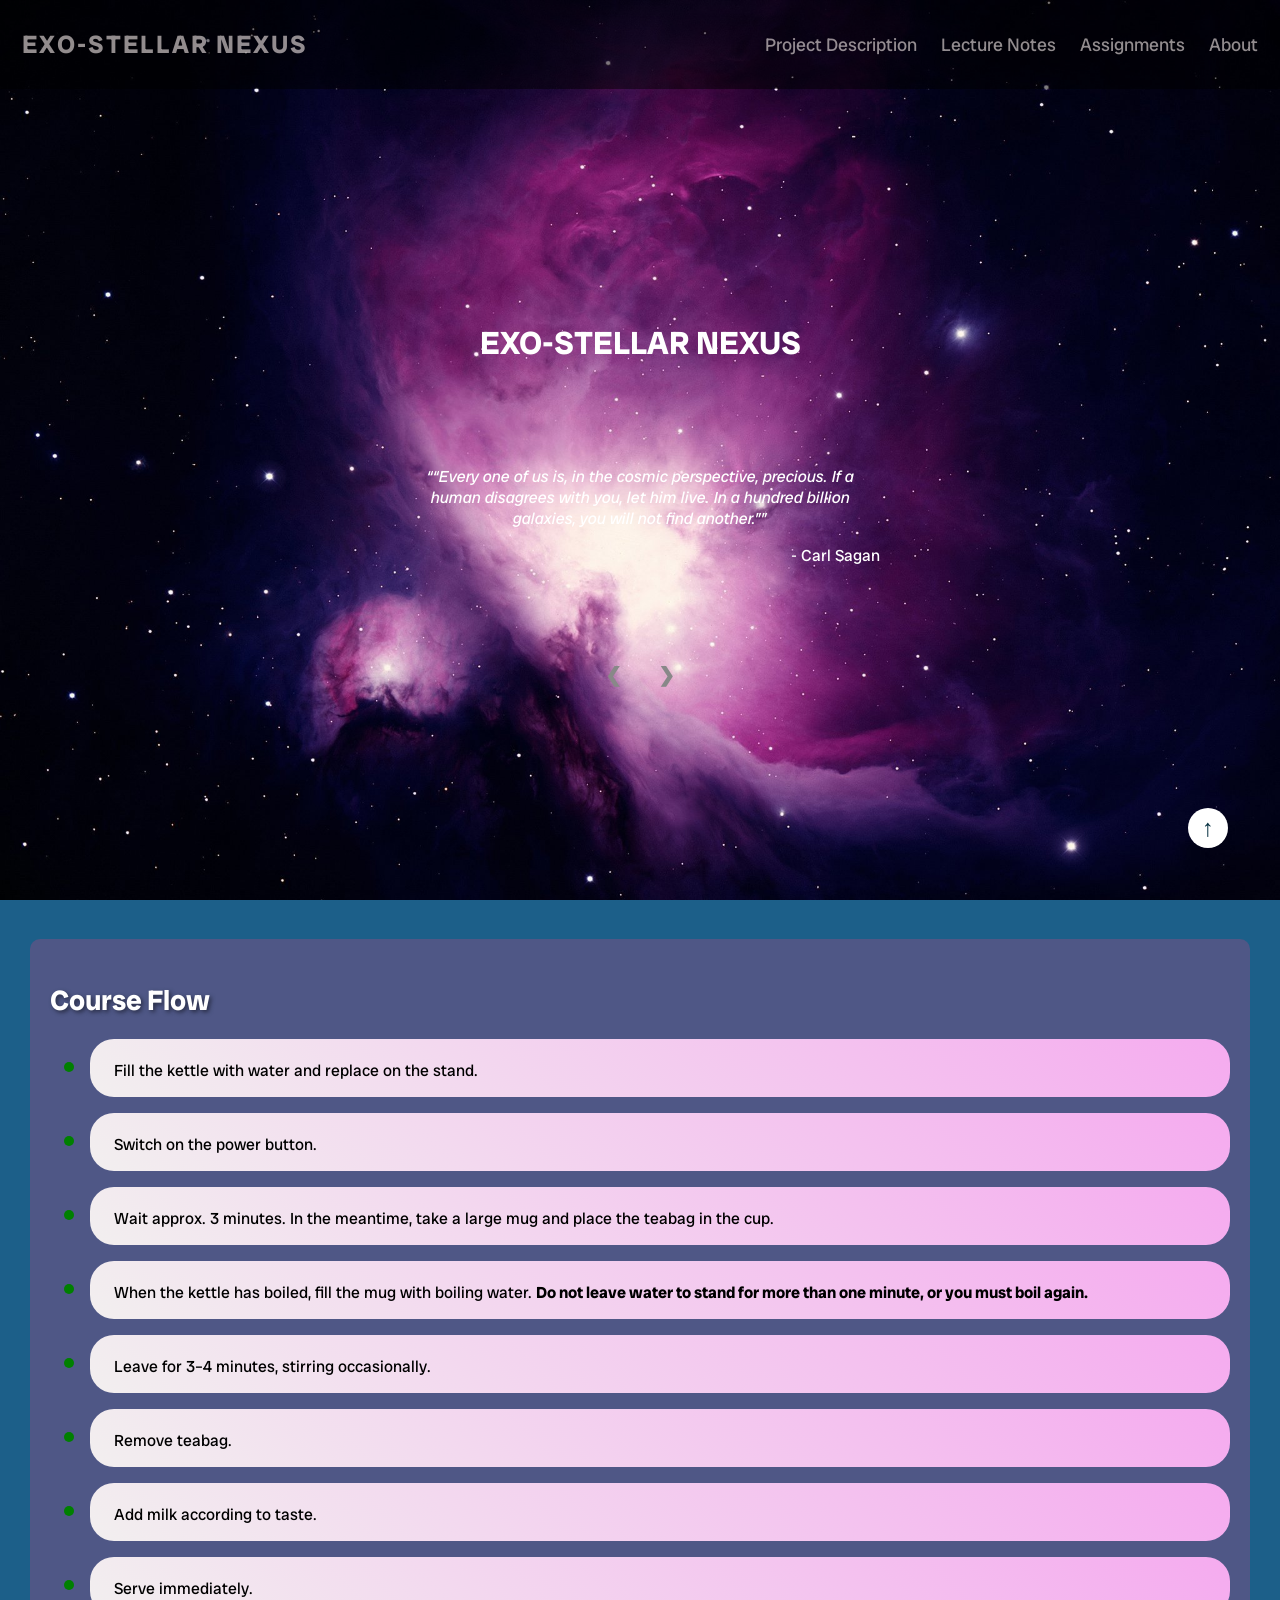
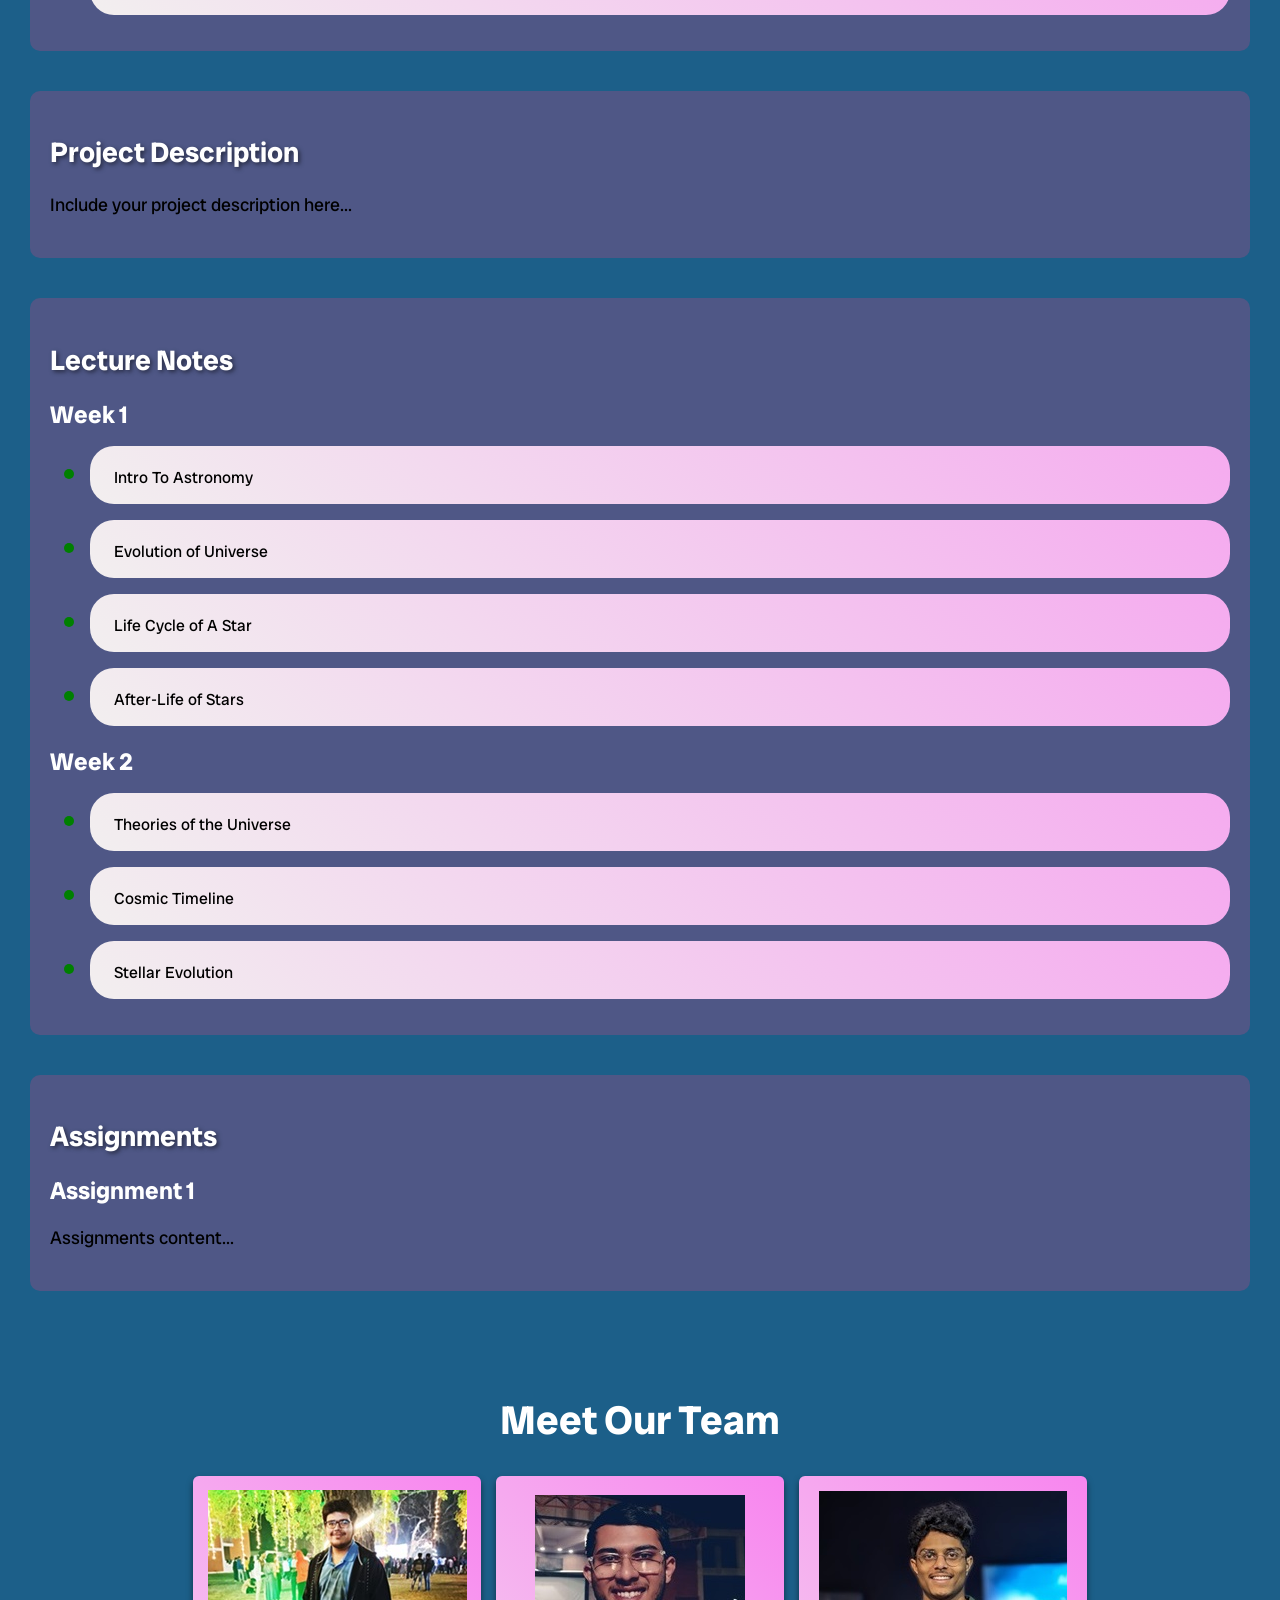
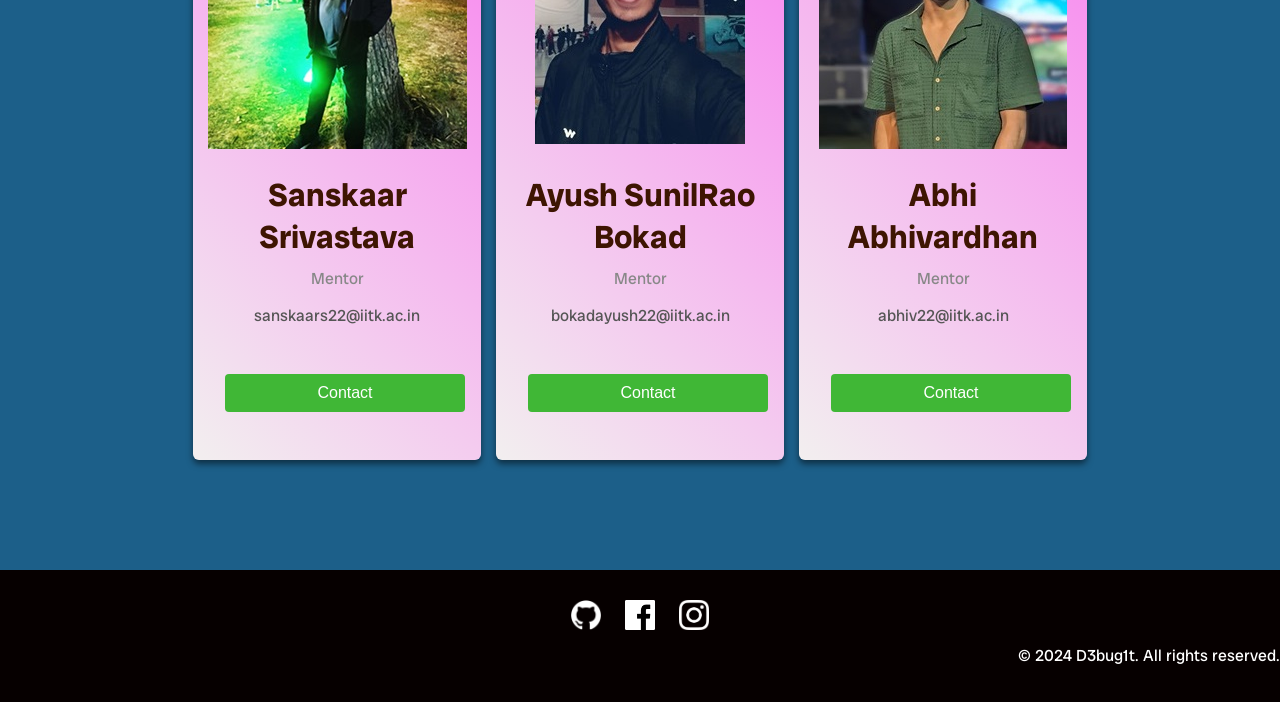
==== index.html @ 71cb23a8 "Quote-Slide Show improved background GUI and added a hero image for better experience" ====
<!DOCTYPE html>
<html lang="en">
<head>
    <meta charset="UTF-8">
    
    <meta name="viewport" content="width=device-width, initial-scale=1.0">
    <title>Exo-Stellar Nexus</title>
    <link rel="icon" href="images/Astro-Club-logo.jpeg" type="images/ico">
    <link rel="stylesheet" href="styles.css">
    <script src="main.js"></script>

    
</head>
<body>
    <!-- <header>
        <h1 class="logo">Exo-Stellar Nexus</h1>
        <nav>
            <ul>
                <li><a href="#project-description">Project Description</a></li> 
                <li><a href="#lecture-notes">Lecture Notes</a></li>
                <li><a href="#assignments">Assignments</a></li>
                <li><a href="#about">About</a></li>
            </ul>
        </nav>
    </header> -->
    <div class="header">
        
        <a href="#default" class="logo">Exo-Stellar Nexus</a>
        <div class="header-right">
            <nav>
                <ul>
                        <a href="#project-description">Project Description</a>
                        <a href="#lecture-notes">Lecture Notes</a>
                        <a href="#assignments">Assignments</a>
                        <a href="#team">About</a>

                </ul>
            </nav>
          

        </div>
    </div>
    <!-- Slideshow container -->
    
        <div class="hero-image">
            <div class="hero-text">
              <h1>EXO-STELLAR NEXUS</h1>
              <div class="slideshow-container">

                <!-- Full-width slides/quotes -->
                <div class="mySlides">
                  <q>“Every one of us is, in the cosmic perspective, precious. If a human disagrees with you, let him live. In a hundred billion galaxies, you will not find another.”</q>
                  <p class="author">- Carl Sagan</p>
                </div>
              
                <div class="mySlides">
                  <q>“We live on this speck called Earth - think about what you might do, today or tomorrow - and make the most of it.”</q>
                  <p class="author">- Neil DeGrasse Tyson</p>
                </div>
              
                <div class="mySlides">
                  <q>We have this one life to appreciate the grand design of the universe and for that, I am extremely grateful.</q>
                  <p class="author">- Stephen Hawking</p>
                </div>
              
                <!-- Next/prev buttons -->
                <a class="prev" onclick="plusSlides(-1)">&#10094;</a>
                <a class="next" onclick="plusSlides(1)">&#10095;</a>
              </div>
            </div>
          </div>
          <main>
        <section id="course-flow" class="slide">
            <h2>Course Flow</h2>
            <ul>
                <li>Fill the kettle with water and replace on the stand.</li>
                <li>Switch on the power button.</li>
                <li>Wait approx. 3 minutes. In the meantime, take a large mug and place the teabag in the cup.</li>
                <li>When the kettle has boiled, fill the mug with boiling water. <strong>Do not leave water to stand for more than one minute, or you must boil again.</strong></li>
                <li>Leave for 3–4 minutes, stirring occasionally.</li>
                <li>Remove teabag.</li>
                <li>Add milk according to taste.</li>
                <li>Serve immediately.</li>
            </ul>
        </section>
        <section id="project-description" class="slide">
            <h2>Project Description</h2>
            <p>Include your project description here...</p>
        </section>
        <section id="lecture-notes" class="slide">
            <h2>Lecture Notes</h2>
            <h3>Week 1</h3>
            <ul>
                <li><a href="https://docs.google.com/presentation/d/1GR-kUBSlT9aBzfCw31JR3m4BCjQ3bvxd/edit?usp=sharing&ouid=118201485570514880014&rtpof=true&sd=true" style="text-decoration:none">Intro To Astronomy</a></li>
                <li><a href="https://docs.google.com/presentation/d/1U-Xydfls8_T9BemiFmu3xh5vyWQgwdOf/edit?usp=sharing&ouid=118201485570514880014&rtpof=true&sd=true" style="text-decoration:none">Evolution of Universe</a></li>
                <li><a href="https://docs.google.com/presentation/d/1xueS7pD-NXWJpZWWWCmBnQZlP_5j0-t8/edit?usp=sharing&ouid=118201485570514880014&rtpof=true&sd=true" style="text-decoration:none">Life Cycle of A Star</a></li>
                <li><a href="https://docs.google.com/presentation/d/1ie3tx6AmHmZ0-ynaxaMmzh9rquMTu7hH/edit?usp=sharing&ouid=118201485570514880014&rtpof=true&sd=true" style="text-decoration:none">After-Life of Stars</a></li>
            </ul>
            <h3>Week 2</h3>
            <ul>
                <li><a href="https://www.earth.com/earthpedia-articles/what-are-the-theories-of-the-universe/" style="text-decoration:none">Theories of the Universe</a></li>
                <li><a href="https://www.snexplores.org/article/what-happened-since-big-bang-physics-universe-cosmic-timeline" style="text-decoration:none">Cosmic Timeline</a></li>
                <li><a href="https://en.wikipedia.org/wiki/Stellar_evolution" style="text-decoration:none">Stellar Evolution</a></li>
            </ul>
            <!-- Add comments here -->
            <div class="comments">
                
            </div>
        </section>
        <section id="assignments" class="slide">
            <h2>Assignments</h2>
            <h3>Assignment 1</h3>
            <p>Assignments content...</p>
            <!-- Add comments here -->
            <div class="comments">
                
            </div>
        </section>
        <!-- Add more sections for other slides as needed -->
        <!-- About Section -->
        <!-- -->
        <section id="team" class="team">
            <h1>Meet Our Team</h1>
            <div class="team-cards">
               
                <!-- Cards here -->
                <!-- Card 1 -->
               
                <div class="card">
                    <div class="card-img">
                        <img src=
    "images/Sanskaar.jpg" alt="User 1">
                    </div>
                    <div class="card-info">
                        <h2 class="card-name">Sanskaar Srivastava</h2>
                        <p class="card-role">Mentor</p>
                        <p class="card-email">sanskaars22@iitk.ac.in</p>
                        <p><button class="button">Contact</button></p>
                    </div>
                </div>
     
                <!-- Card 2 -->
               
                <div class="card">
                    <div class="card-img">
                        <img src=
    "images/Ayush.jpg" alt="User 2">
                    </div>
                    <div class="card-info">
                        <h2 class="card-name">Ayush SunilRao Bokad</h2>
                        <p class="card-role">Mentor</p>
                        <p class="card-email">bokadayush22@iitk.ac.in</p>
                        <p><button class="button">Contact</button></p>
                    </div>
                </div>
               
                <!-- Card 3 -->
               
                <div class="card">
                    <div class="card-img">
                        <img src=
    "images/Abhivardhan.jpg" alt="User 3">
                    </div>
                    <div class="card-info">
                        <h2 class="card-name">Abhi<br> Abhivardhan</h2>
                        <p class="card-role">Mentor</p>
                        <p class="card-email">abhiv22@iitk.ac.in</p>
                        <p><button class="button">Contact</button></p>
                    </div>
                </div>
            </div>
        </section>
    </main>
    <footer>
        <div class="social-links">
            <a href="https://github.com/D3bug1t/Exo_Site"><img src="images/github-logo.png" alt="GitHub"></a>
            <a href="https://www.facebook.com/AstroClubIITK/"><img src="images/facebook-logo.png" alt="Facebook"></a>
            <a href="https://www.instagram.com/astroclub.iitk/"><img src="images/instagram-logo.png" alt="Instagram"></a>
        </div>
        <p>&copy; 2024 D3bug1t. All rights reserved.</p>
    </footer>

    <!-- Scroll to top button -->
    <button class="scroll-to-top" onclick="scrollToTop()">
        &#8593;
    </button>
    <script>
        let slideIndex = 1;
        showSlides(1);
        // Next/previous controls
        function plusSlides(n) {
          showSlides(slideIndex += n);
        }
        
        // Thumbnail image controls
        function currentSlide(n) {
          showSlides(slideIndex = n);
        }
        
        
        function showSlides(n) {
            let i;
            let slides = document.getElementsByClassName("mySlides");
            let dots = document.getElementsByClassName("dot");
            if (n > slides.length) {slideIndex = 1}    
            if (n < 1) {slideIndex = slides.length}
            for (i = 0; i < slides.length; i++) {
              slides[i].style.display = "none";  
            }
            for (i = 0; i < dots.length; i++) {
              dots[i].className = dots[i].className.replace(" active", "");
            }
            slides[slideIndex-1].style.display = "block";  
            dots[slideIndex-1].className += " active";
          }
    </script>
    
</body>
</html>
---- styles.css ----
@import url('https://fonts.googleapis.com/css2?family=Radio+Canada+Big:ital,wght@0,400..700;1,400..700&family=Rokkitt:ital,wght@0,100..900;1,100..900&family=Teko:wght@300..700&display=swap');
@import url('https://fonts.googleapis.com/css2?family=Poetsen+One&family=Radio+Canada+Big:ital,wght@0,400..700;1,400..700&family=Rokkitt:ital,wght@0,100..900;1,100..900&family=Teko:wght@300..700&display=swap');
/* styles.css */
/* Fade-in effect */
body {
    animation: fadeInAnimation ease 1s;
    animation-iteration-count: 1;
    animation-fill-mode: forwards;
}
@keyframes fadeInAnimation {
    0% {
        opacity: 0;
    }
    100% {
        opacity: 1;
    }
}
/* Hero-image */
/* The hero image */
.hero-image {
    /* Use "linear-gradient" to add a darken background effect to the image (photographer.jpg). This will make the text easier to read */
    /* background-image: linear-gradient(180deg,rgba(0, 0, 0, 0.5), rgba(0, 0, 0, 0)), url("images/orion-nebula-11107.jpg"); */
  
    /* Set a specific height */
    height: 90vh;
    width: auto;
  
    /* Position and center the image to scale nicely on all screens */
    background-position: center;
    /* background-repeat: repeat; */
    background-size: cover;
    position: relative;
  }
  
  /* Place text in the middle of the image */
  .hero-text {
    text-align: center;
    position: absolute;
    top: 50%;
    left: 50%;
    transform: translate(-50%, -50%);
    color: white;
  }
  /* Slideshow container */
.slideshow-container {
    position: relative;
    /* background: #f1f1f1f1; */
  }
  
  /* Slides */
  .mySlides {
    display: none;
    padding: 80px;
    text-align: center;
  }
  
  /* Next & previous buttons */
  .prev,.next {
    cursor: pointer;
    position: relative;
    top: 50%;
    width: auto;
    margin-top: -30px;
    padding: 16px;
    color: #888;
    font-weight: bold;
    font-size: 20px;
    border-radius: 3px 3px 3px 3px;
    user-select: none;
  }
  q {font-style: italic;}
  p {text-align: right;}
  .next{
    /* text-align:right; */
    position: relative;
    right: 0;
    border-radius: 3px 3px 3px 3px;
  }
  
  /* Position the "next button" to the right */
 /* On hover, add a black background color with a little bit see-through */
.prev:hover, .next:hover {
  background-color: rgba(0,0,0,0.8);
  color: white;
}
/* Social Links */
.social-links {
    margin-top: 10px;
}

.social-links a {
    margin: 0 10px;
}

.social-links img {
    width: 30px;
    height: auto;
    filter: invert(1); /* Invert color of social media icons */
}
.social-links img:hover{
    color:white;
    /* filter: invert(0) */
}
/* Course-flow */
* {
	box-sizing: border-box;
}

course-flow {
    animation: fadeInAnimation ease 3s;
    animation-iteration-count: 1;
    animation-fill-mode: forwards;
	font-family: 'Roboto Slab', serif;
	font-size: 1.2rem;
	margin: 0;
	padding: 1rem;
	display: grid;
	place-items: center;
	min-height: 10vh;
}

ol {
	padding: 0;
	margin: 0;
	max-width: 700px;
	position: relative;
}

ol::before {
	content: '';
	width: 0.5rem;
	height: 100%;
	position: absolute;
	top: 0;
	left: 8%;
	background: white;
	z-index: -1;
}

li {
    animation: fadeInAnimation ease 5s;
    animation-iteration-count: 1;
    animation-fill-mode: forwards;
	padding: 0.5rem 1.5rem 1rem;
	border-radius: 1.5rem;
	background:linear-gradient(45deg, rgb(242, 239, 239), rgb(245, 171, 239));;
    color:black;
    transition: transform 0.2s, box-shadow 0.2s;
}
li:hover{
    transform: translateY(-5px);
    box-shadow: 0 8px 12px rgba(247, 241, 241, 0.5);
}

li + li {
	margin-top: 1rem;
}

::marker {
	font-weight: 600;
	color: green;
	font-size: 1.8rem;
}
/* Social Links */
/* Mentor Section */
footer p {
    margin-top: 10px; /* Add margin to separate from social links */
}
body {
    font-family: 'Radio Canada Big', Poetsen One;/*Updated font family  */
    background-image: url('images/orion-nebula-11107.jpg');
    background-color: rgb(28, 95, 137);
    background-size:cover ;
    background-position: absolute;
    background-attachment: fixed;
    color: red; /* Text color changed to white */
    margin: 0;
    padding: 0;
    height:100%;
}

main {
    padding: 30px;
    margin-top: 10px; /* Adjusted to accommodate header height */
    margin-bottom: 50px; /* Adjusted to accommodate footer height */
}

.slide {
    background-color: rgba(130, 80, 131, 0.5); /* Superficial black background */
    padding: 20px; /* Add padding to create separation */
    border-radius: 10px; /* Add rounded corners */
    margin-bottom: 40px; /* Add margin to separate slides */
    transition: transform 0.2s, box-shadow 0.2s;
    position: relative; /* Position relative for absolute positioning */
}
.slide:hover{
    transform: translateY(-5px);
    box-shadow: 0 8px 12px rgba(247, 241, 241, 0.5);
}

.slide h2 {
    font-size: 28px;
    font-weight: bold;
    margin-bottom: 20px; /* Add margin to separate headings from content */
    color: white; /* Heading color */
    text-shadow: 2px 2px 4px rgba(0, 0, 0, 0.5); /* Text shadow for emphasis */
}

.slide h3 {
    font-size: 24px; /* Adjust subheading font size */
    margin-top: 20px; /* Add margin to separate subheadings */
    margin-bottom: 10px; /* Add margin to separate subheadings */
    color: #fff; /* Subheading color */
}

.slide p {
    font-size: 18px;
    line-height: 1.6;
    color: black; /* Paragraph text color */
}

/* Header Styles */
/* Style the header with a grey background and some padding */
.header {
    overflow: hidden;
    background-color:rgba(0, 0, 0, 0.5);
    padding: 20px 10px;
    transition: transform 0.2s, box-shadow 0.2s;
    /* background-image: url(images/335-outer-space.jpg); */

  }
  
  /* Style the header links */
  .header a {
    float: left;
    color: rgba(226, 217, 217, 0.647);
    text-align: center;
    padding: 12px;
    text-decoration: none;
    font-size: 18px;
    line-height: 25px;
    border-radius: 4px;
  }
  
  /* Style the logo link (notice that we set the same value of line-height and font-size to prevent the header to increase when the font gets bigger */
  .header a.logo {
    font-size: 25px;
    font-weight: bold;
  }
  
  /* Change the background color on mouse-over */
  .header a:hover {
    background:linear-gradient(45deg, rgb(84, 79, 79), rgb(248, 133, 239));
    transition: 10ms;
    color:rgb(246, 243, 242);
  }
  
  /* Style the active/current link*/
  .header a.active {
    background-color: dodgerblue;
    color: white;
  }
  
  /* Float the link section to the right */
  .header-right {
    float: right;
  }
  
  /* Add media queries for responsiveness - when the screen is 500px wide or less, stack the links on top of each other */
  @media screen and (max-width: 700px) {
    .header a {
      float: none;
      display: block;
      text-align: left;
    }
    .header-right {
      float: none;
    }
  }
/* Logo Styles */
.logo {
    /* font-family: 'Montserrat', sans-serif; Font family for logo */
    font-size: 32px;
    font-weight: bold;
    color: #fff; /* Text color */
    text-transform: uppercase;
    letter-spacing: 2px; /* Increased letter spacing */
}

/* Navigation Styles */
nav {
    margin-top: 0px; /* Adjust margin from logo */
}

nav ul {
    list-style-type: none;
    margin: 0px;
    padding: 0;
}

nav ul li {
    display: inline;
    margin-right: 20px;
}

nav ul li a {
    /*font-family: 'Montserrat', sans-serif; /* Font family for links */
    color: black; /* Text color */
    text-decoration: none;
    transition: color 0.3s;
}

nav ul li a:hover {
    
    color: green; /* Hover color */
}
ul li a{
    /*font-family: 'Montserrat', sans-serif; /* Font family for links */
    color: black; /* Text color */
    text-decoration: none;
    transition: color 0.3s;
}
ul li a:hover{
    color: rgb(179, 26, 34);
   /* transform: translateY(-5px); */
   /* box-shadow: 0 8px 12px rgba(0, 0, 0, 0.5); */


}

footer {
    background-color:rgb(6, 0, 0);
    color: #fff;
    text-align: center;
    padding: 20px 0;
    position: relative;
    bottom: 0;
    width: 100%;
}
html { font-size:"10vw";
        height:100% }

/* Scroll to top button */
.scroll-to-top {
    position: fixed;
    bottom: 20px;
    right: 20px;
    width: 40px;
    height: 40px;
    background-color: white;
    color: rgb(5, 48, 64);
    border: none;
    border-radius: 50%;
    font-size: 24px;
    line-height: 20px;
    text-align: match-parent;
    cursor: pointer;
    z-index: 1001; /* Ensure button is above other content */
    transition:0.2s;
}

.scroll-to-top:hover {
    background-color: rgba(33, 32, 32, 0.756);
    color:white;
}

button {
    border: none;
    outline: 0;
    padding: 10px;
    margin: 2rem;
    font-size: 1rem;
    color: white;
    background-color: #40b736;
    text-align: center;
    cursor: pointer;
    width: 15rem;
    border-radius: 4px;
}
 
button:hover {
    background-color: #1f9405;
}
 
/* Team Section */
 
.team {
    padding: 30px 0;
    text-align: center;
}
 
.team h1 {
    font-size: 2.5rem;
    margin-bottom: 20px;
    color:white
}
.slide p{
    text-align: left;
 }
.team-cards {
    display: flex;
    flex-wrap: wrap;
    justify-content: center;
    gap: 15px;
    margin-top: 20px;
}
 
.card {
    background:linear-gradient(45deg, rgb(242, 239, 239), rgb(248, 133, 239));
    border-radius: 6px;
    box-shadow: 0 4px 6px rgba(0, 0, 0, 0.5);
    overflow: hidden;
    transition: transform 0.2s, box-shadow 0.2s;
    width: 18rem;
    height: auto;
    margin-top: 10px;
}
 
.card:hover {
    transform: translateY(-5px);
    box-shadow: 0 8px 12px rgba(0, 0, 0, 0.5);
}
 
.card-img {
    width: auto;
    height: 18rem;
}
 
.card-img img {
    width: 100%;
    height: 100%;
    object-fit: scale-down;
}
 
.card-info button {
    margin: 2rem 1rem;
}
 
.card-name {
    font-size: 2rem;
    margin: 10px 0;
    color:rgb(62, 21, 2)
}
 
.card-role {
    font-size: 1rem;
    color: #888;
    margin: 5px 0;
    text-align: center;
}
 
.card-email {
    font-size: 1rem;
    color: #555;
    text-align: center;
}
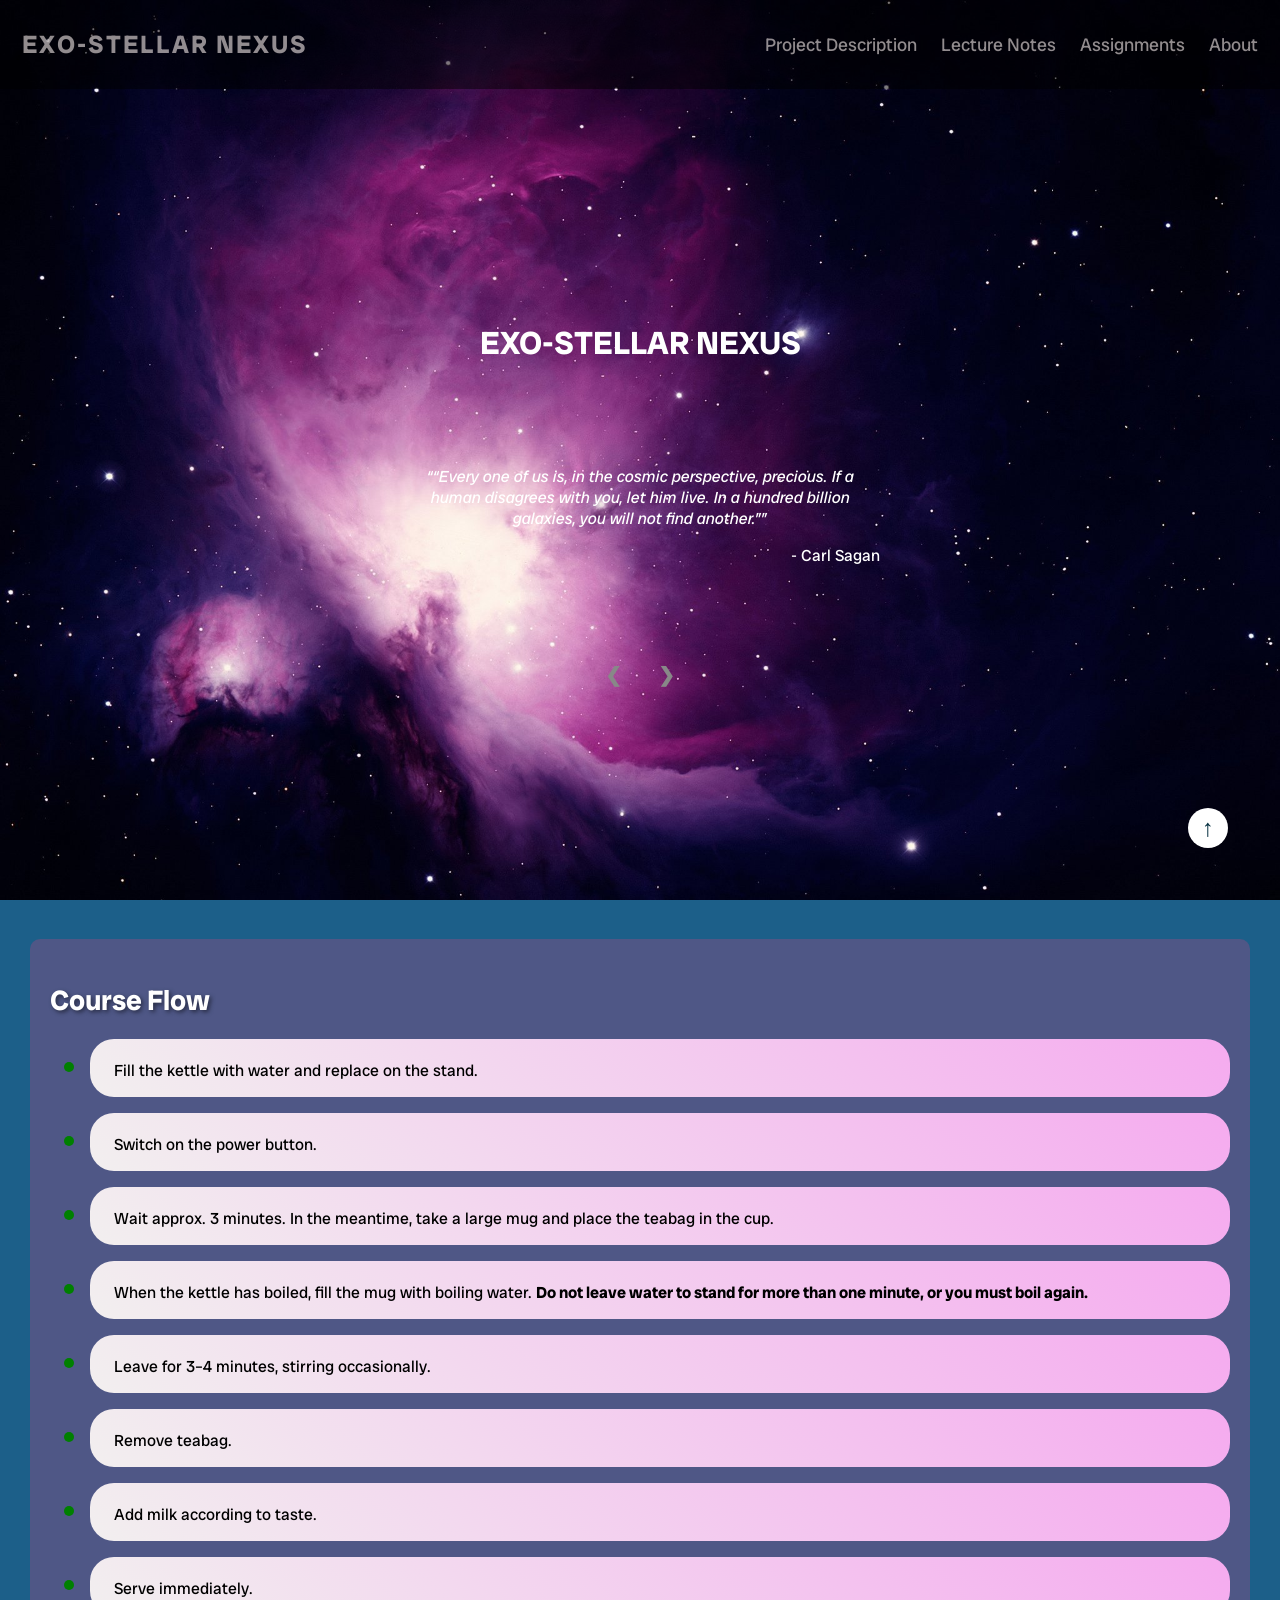
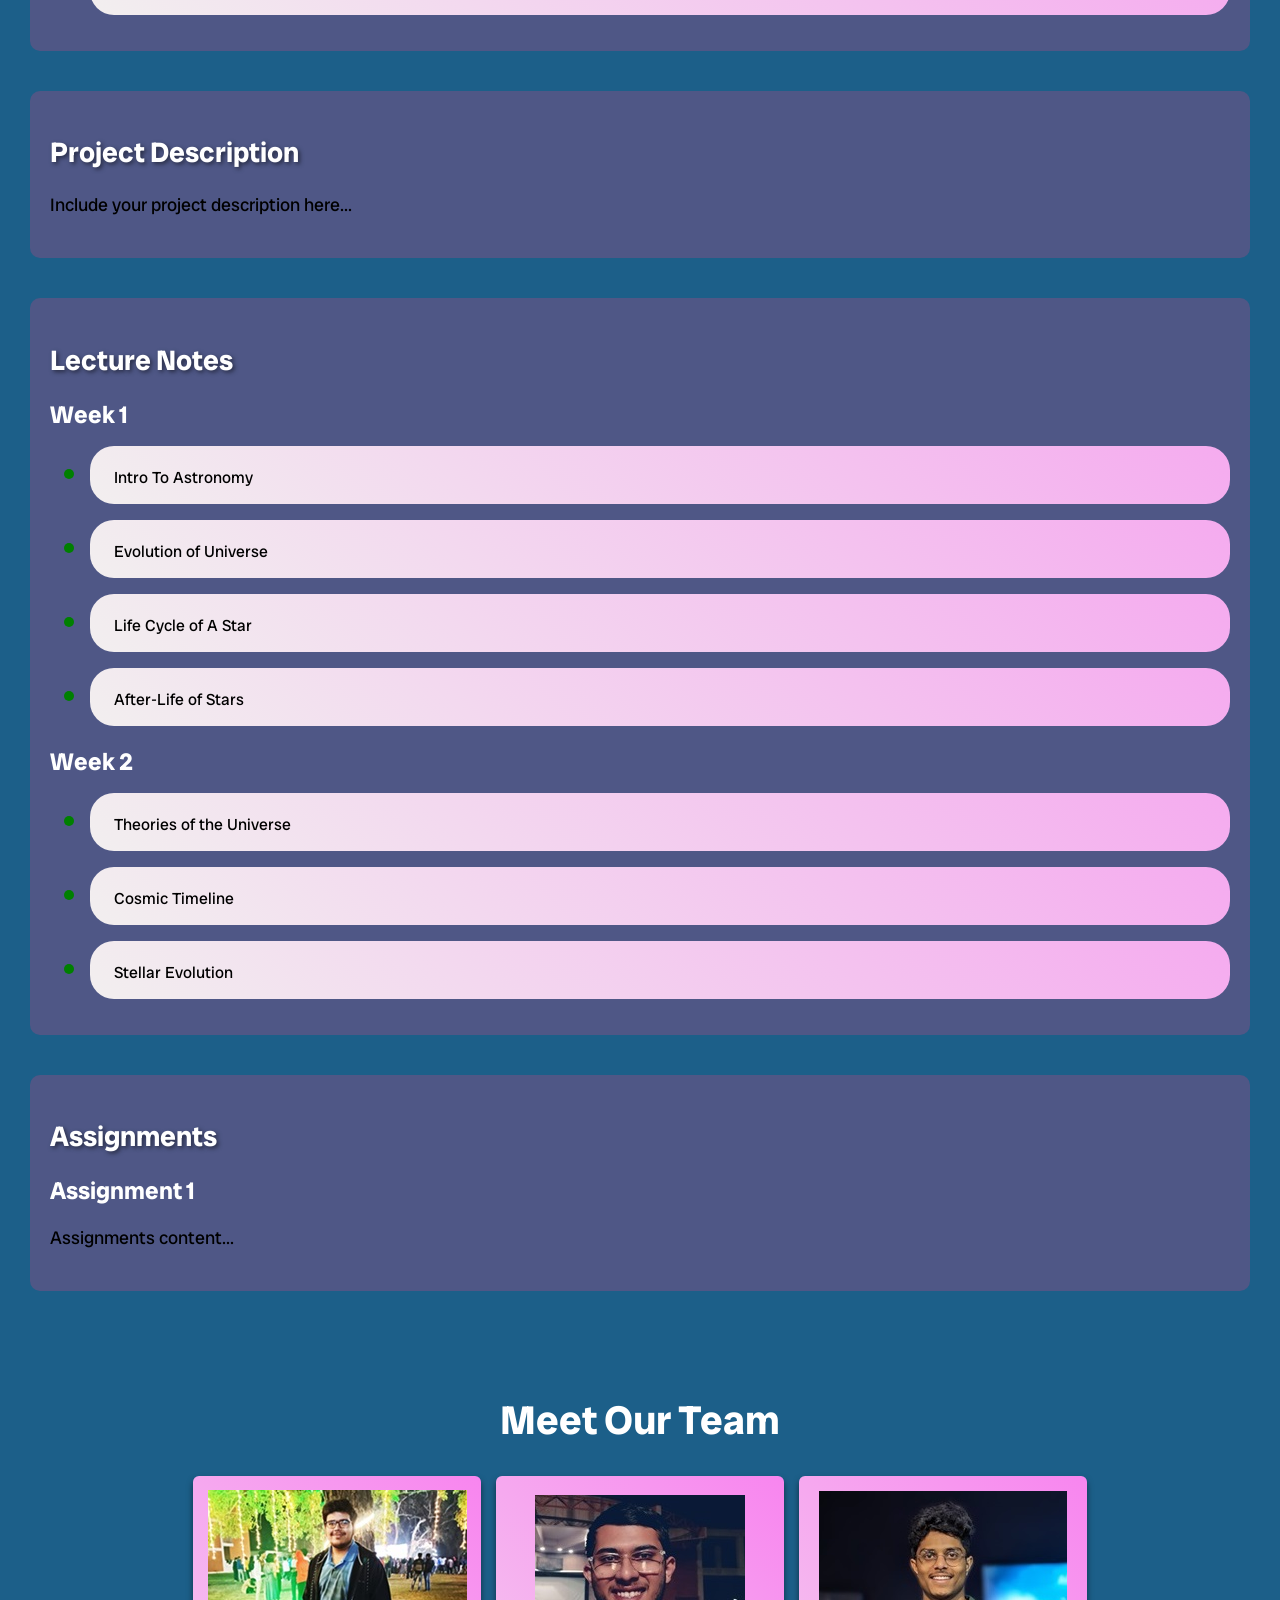
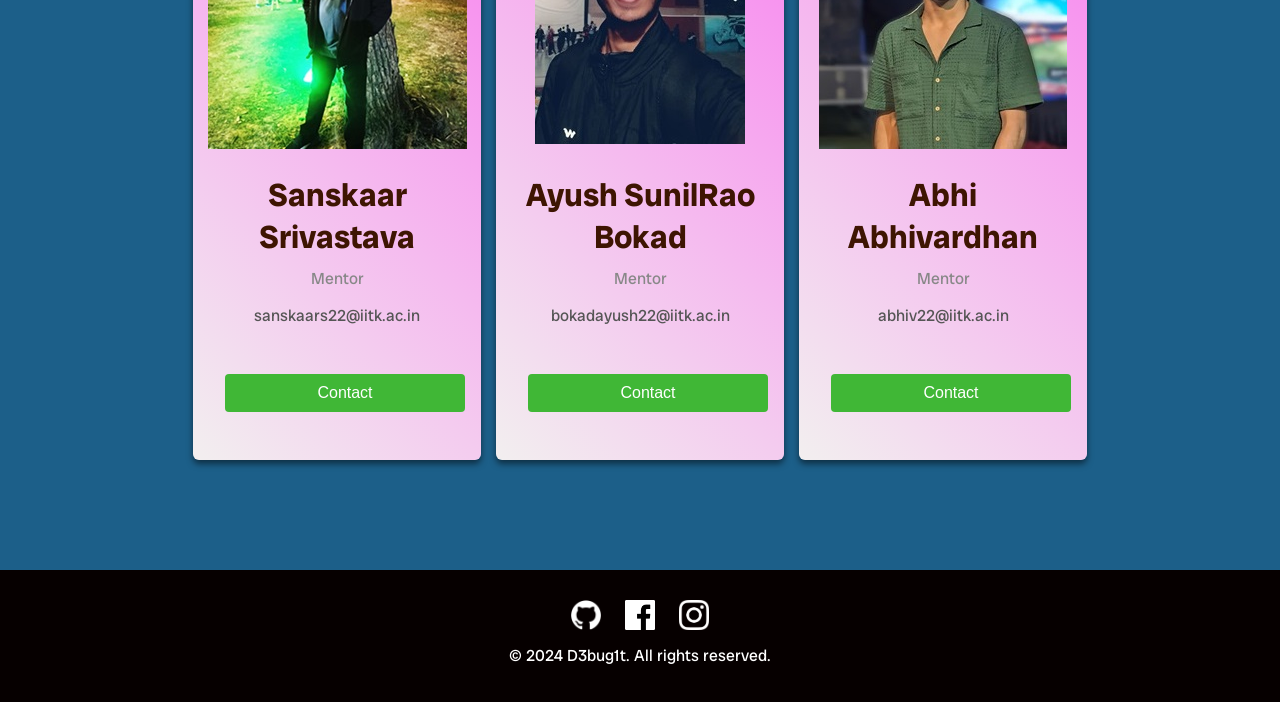
==== commit 2275adb6: "customized for small screens" ====
--- a/index.html
+++ b/index.html
@@ -177,7 +177,7 @@
             <a href="https://www.facebook.com/AstroClubIITK/"><img src="images/facebook-logo.png" alt="Facebook"></a>
             <a href="https://www.instagram.com/astroclub.iitk/"><img src="images/instagram-logo.png" alt="Instagram"></a>
         </div>
-        <p>&copy; 2024 D3bug1t. All rights reserved.</p>
+        <p style="text-align: center;">&copy; 2024 D3bug1t. All rights reserved.</p>
     </footer>
 
     <!-- Scroll to top button -->
--- a/styles.css
+++ b/styles.css
@@ -171,7 +171,7 @@
     background-image: url('images/orion-nebula-11107.jpg');
     background-color: rgb(28, 95, 137);
     background-size:cover ;
-    background-position: absolute;
+    background-position: center;
     background-attachment: fixed;
     color: red; /* Text color changed to white */
     margin: 0;
@@ -275,6 +275,15 @@
     }
     .header-right {
       float: none;
+    }
+    .hero-text p{
+        display:none;
+    }
+    .hero-text q{
+        display:none;
+    }
+    .next,.prev{
+        display: none;
     }
   }
 /* Logo Styles */
@@ -397,6 +406,9 @@
 .slide p{
     text-align: left;
  }
+ .social-links p{
+    text-align: center;
+ }
 .team-cards {
     display: flex;
     flex-wrap: wrap;
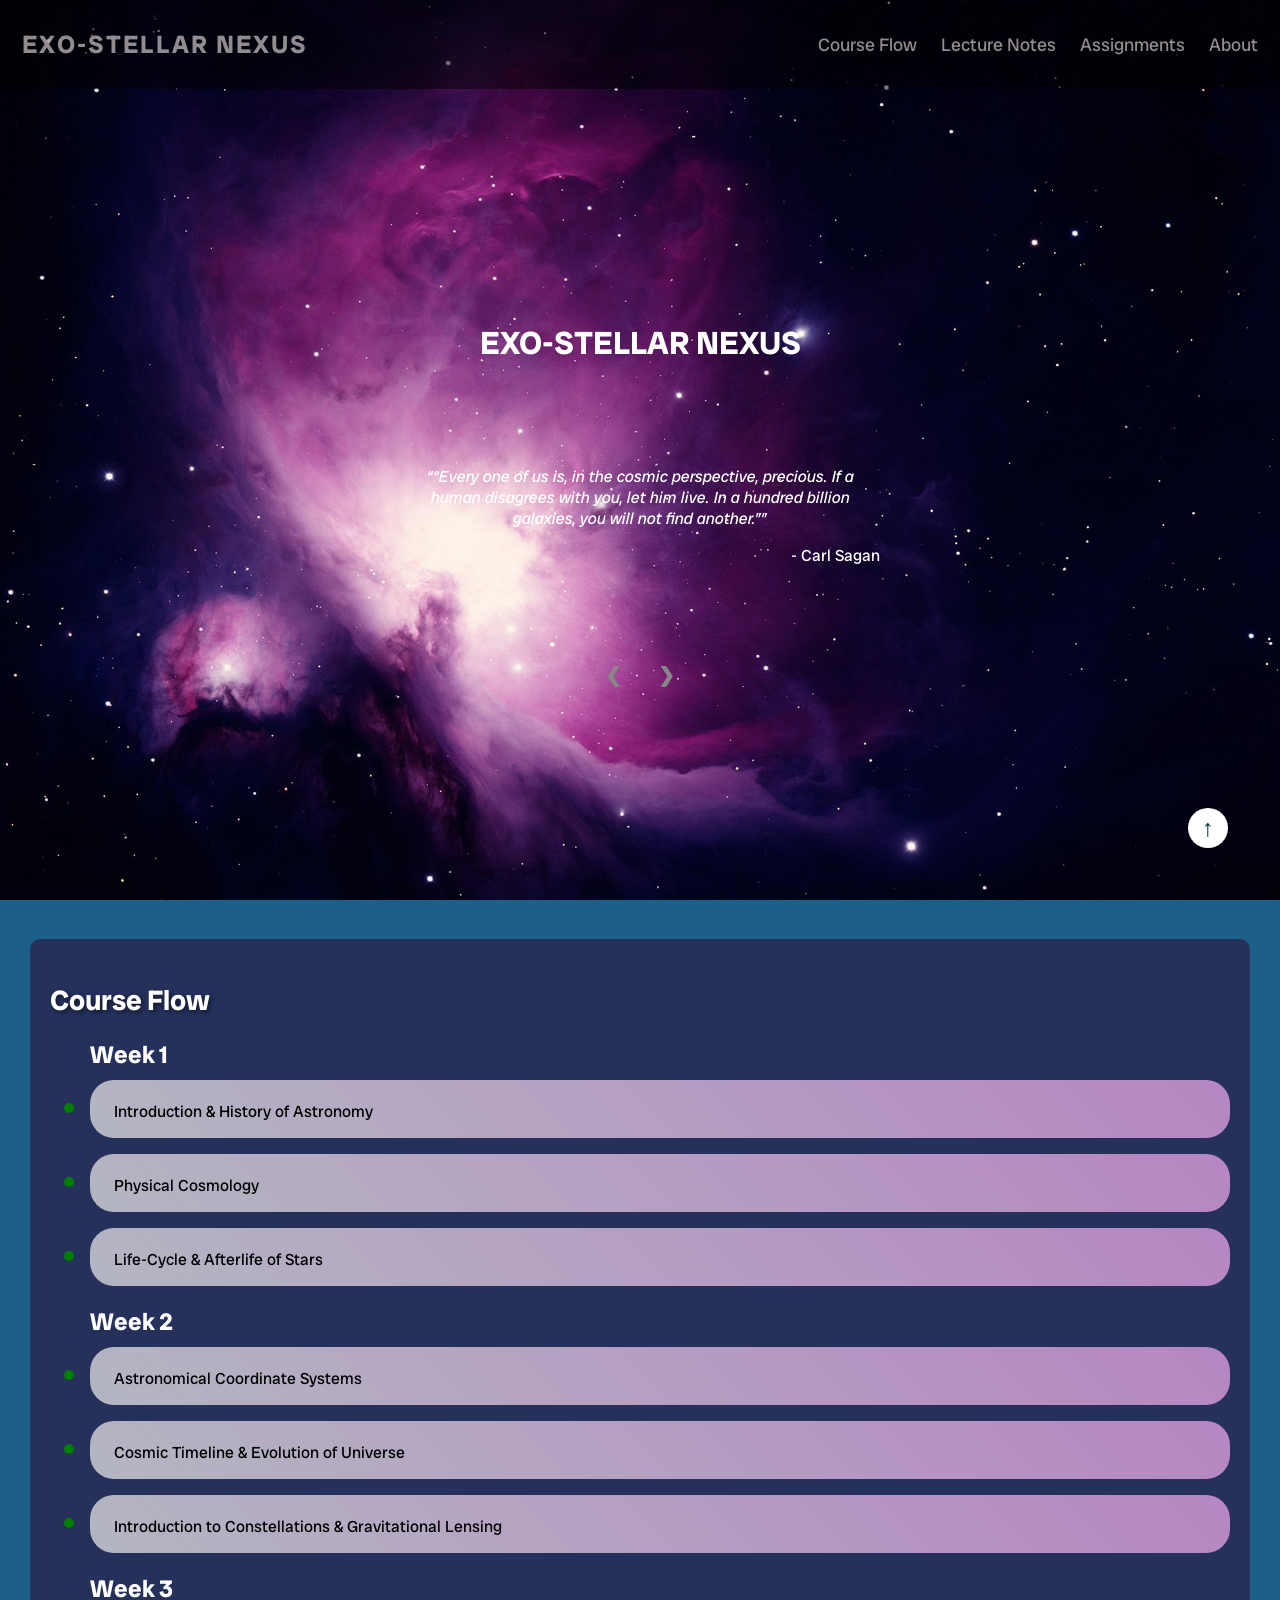
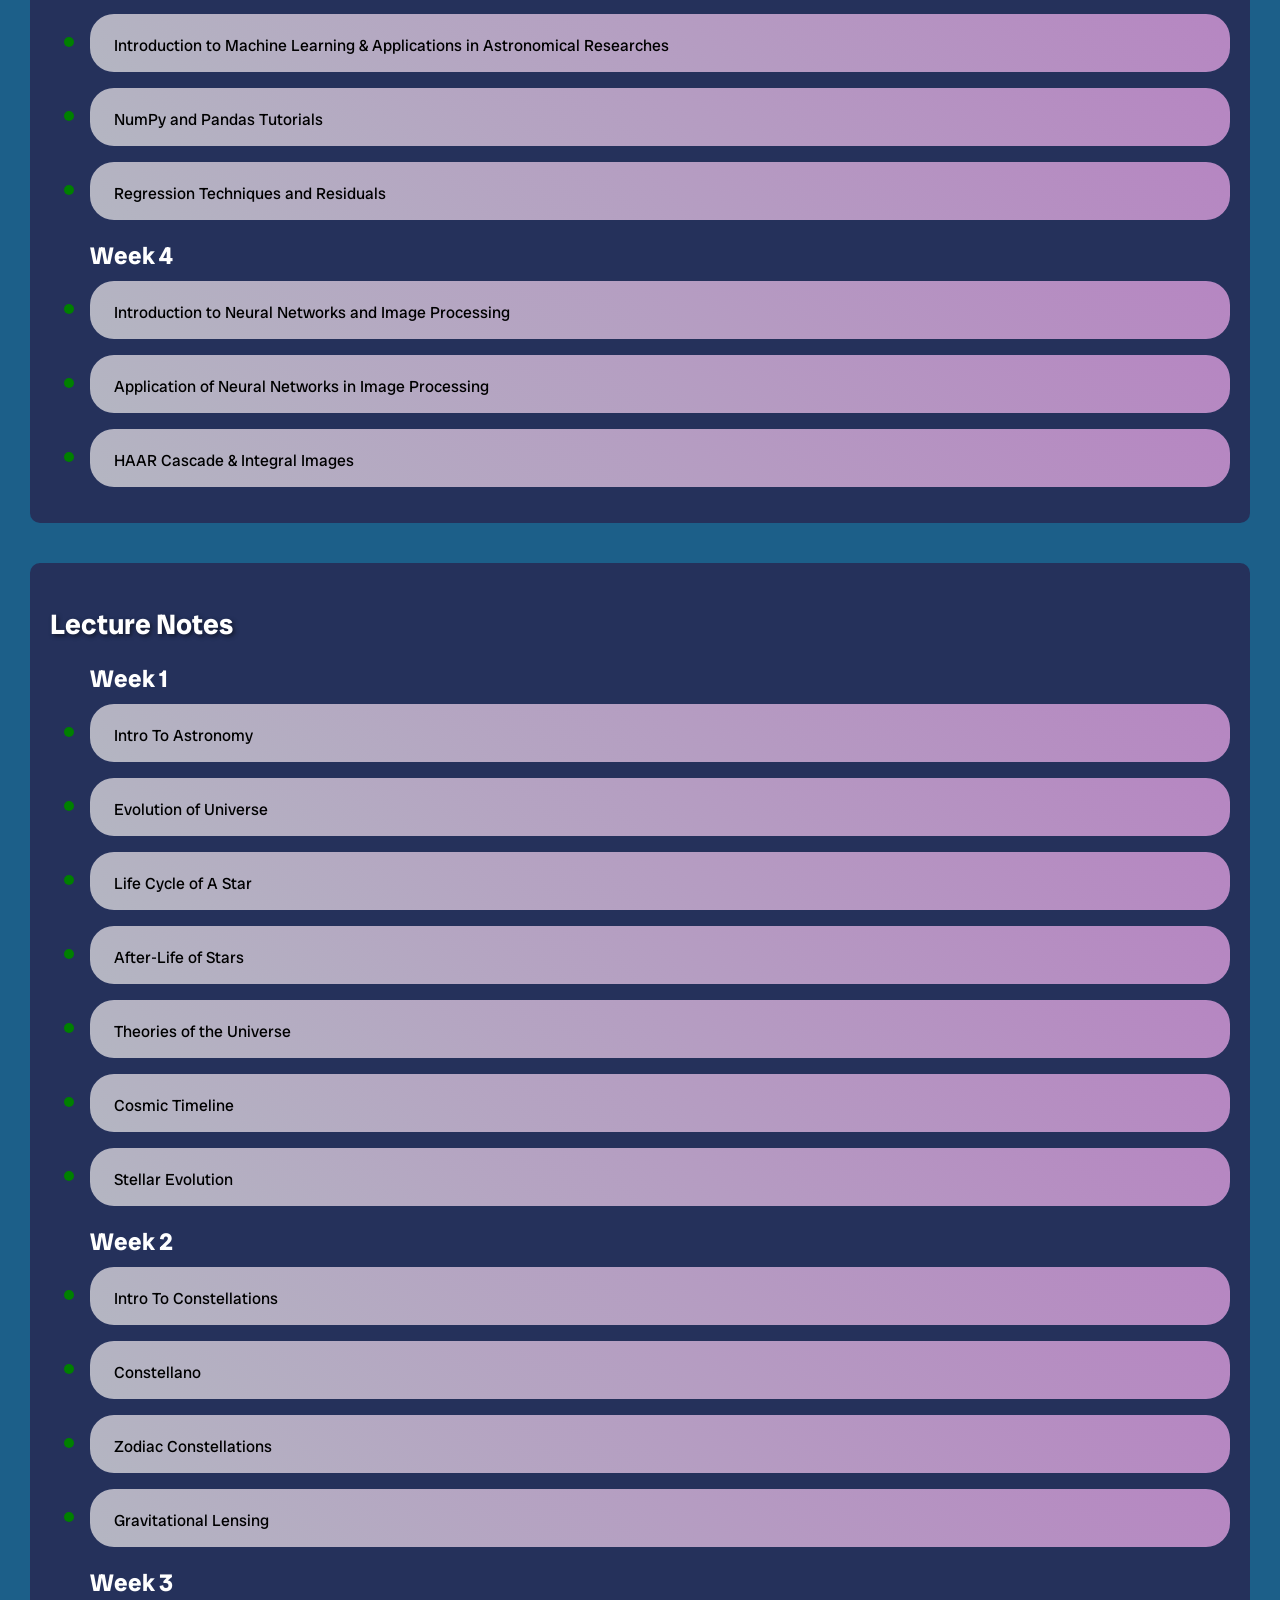
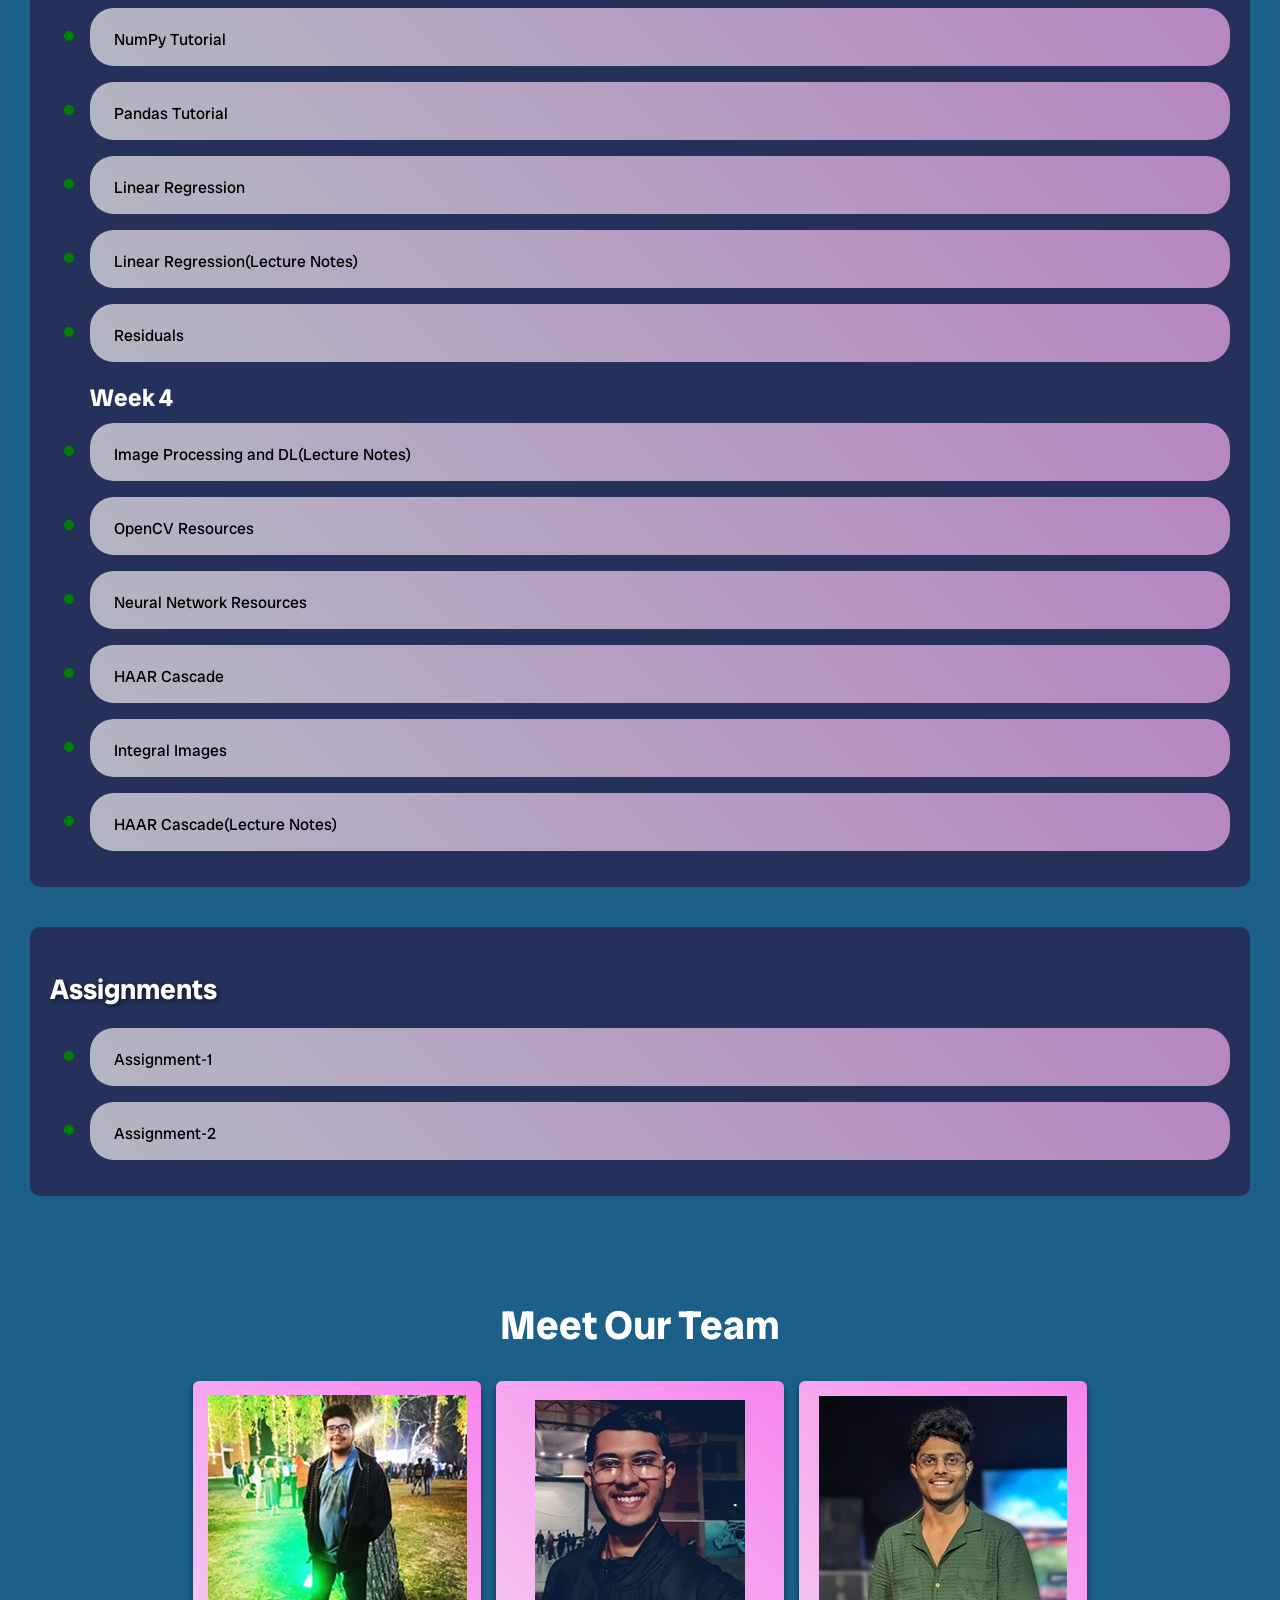
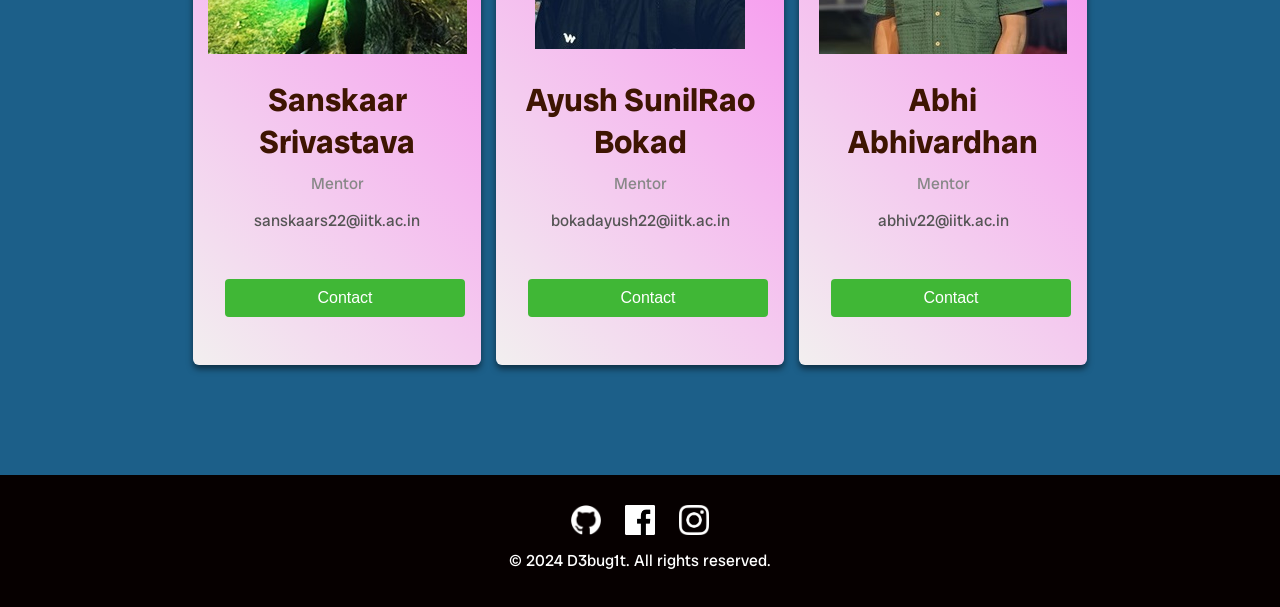
==== commit 4b619ce0: "Improved UI" ====
--- a/index.html
+++ b/index.html
@@ -29,7 +29,7 @@
         <div class="header-right">
             <nav>
                 <ul>
-                        <a href="#project-description">Project Description</a>
+                        <a href="#course-flow">Course Flow</a>
                         <a href="#lecture-notes">Lecture Notes</a>
                         <a href="#assignments">Assignments</a>
                         <a href="#team">About</a>
@@ -73,35 +73,72 @@
         <section id="course-flow" class="slide">
             <h2>Course Flow</h2>
             <ul>
-                <li>Fill the kettle with water and replace on the stand.</li>
-                <li>Switch on the power button.</li>
-                <li>Wait approx. 3 minutes. In the meantime, take a large mug and place the teabag in the cup.</li>
-                <li>When the kettle has boiled, fill the mug with boiling water. <strong>Do not leave water to stand for more than one minute, or you must boil again.</strong></li>
-                <li>Leave for 3–4 minutes, stirring occasionally.</li>
-                <li>Remove teabag.</li>
-                <li>Add milk according to taste.</li>
-                <li>Serve immediately.</li>
-            </ul>
-        </section>
-        <section id="project-description" class="slide">
+                <h3>Week 1</h3>
+                <li>Introduction & History of Astronomy</li>
+                <li>Physical Cosmology</li>
+                <li>Life-Cycle & Afterlife of Stars</li>
+                <h3>Week 2</h3>
+                <li>Astronomical Coordinate Systems</li>
+                <li>Cosmic Timeline & Evolution of Universe</li>
+                <li>Introduction to Constellations & Gravitational Lensing</li>
+                <h3>Week 3</h3>
+                <li>Introduction to Machine Learning & Applications in Astronomical Researches</li>
+                <li>NumPy and Pandas Tutorials</li>
+                <li>Regression Techniques and Residuals</li>
+                <h3>Week 4</h3>
+                <li>Introduction to Neural Networks and Image Processing </li>
+                <li>Application of Neural Networks in Image Processing</li>
+                <li>HAAR Cascade & Integral Images</li>
+            </ul>
+        </section>
+        <!-- <section id="project-description" class="slide">
             <h2>Project Description</h2>
-            <p>Include your project description here...</p>
-        </section>
+            <li>Exo-Stellar Nexus encompasses the mysteries of the cosmos,delicately with the modern machine learning methods,to unveil them. 
+                <br>Through different machine learning and image processing techniques,we aim to study and identify different constellations,as well as discover different planets in the cosmos which,potentially,might be habitable.
+            </li>
+        </section> -->
         <section id="lecture-notes" class="slide">
             <h2>Lecture Notes</h2>
-            <h3>Week 1</h3>
-            <ul>
+            
+            <ul>
+                <h3>Week 1</h3>
                 <li><a href="https://docs.google.com/presentation/d/1GR-kUBSlT9aBzfCw31JR3m4BCjQ3bvxd/edit?usp=sharing&ouid=118201485570514880014&rtpof=true&sd=true" style="text-decoration:none">Intro To Astronomy</a></li>
                 <li><a href="https://docs.google.com/presentation/d/1U-Xydfls8_T9BemiFmu3xh5vyWQgwdOf/edit?usp=sharing&ouid=118201485570514880014&rtpof=true&sd=true" style="text-decoration:none">Evolution of Universe</a></li>
                 <li><a href="https://docs.google.com/presentation/d/1xueS7pD-NXWJpZWWWCmBnQZlP_5j0-t8/edit?usp=sharing&ouid=118201485570514880014&rtpof=true&sd=true" style="text-decoration:none">Life Cycle of A Star</a></li>
                 <li><a href="https://docs.google.com/presentation/d/1ie3tx6AmHmZ0-ynaxaMmzh9rquMTu7hH/edit?usp=sharing&ouid=118201485570514880014&rtpof=true&sd=true" style="text-decoration:none">After-Life of Stars</a></li>
-            </ul>
-            <h3>Week 2</h3>
-            <ul>
                 <li><a href="https://www.earth.com/earthpedia-articles/what-are-the-theories-of-the-universe/" style="text-decoration:none">Theories of the Universe</a></li>
                 <li><a href="https://www.snexplores.org/article/what-happened-since-big-bang-physics-universe-cosmic-timeline" style="text-decoration:none">Cosmic Timeline</a></li>
                 <li><a href="https://en.wikipedia.org/wiki/Stellar_evolution" style="text-decoration:none">Stellar Evolution</a></li>
             </ul>
+            
+            <ul>
+                <h3>Week 2</h3>
+                <li><a href="https://littleastronomy.com/what-are-constellations-used-for/" style="text-decoration:none">Intro To Constellations</a></li>
+                <li><a href="https://www.go-astronomy.com/constellations.htm">Constellano</a></li>
+                <li><a href="https://www.underluckystars.com/blog/what-are-the-12-constellations-of-the-zodiac/">Zodiac Constellations</a></li>
+                <li><a href="https://en.wikipedia.org/wiki/Gravitational_lens">Gravitational Lensing</a></li>
+                
+            </ul>
+            <ul>
+                <h3>Week 3</h3>
+                <li><a href="https://www.youtube.com/watch?v=QUT1VHiLmmI">NumPy Tutorial</a></li>
+                <li><a href="https://www.youtube.com/watch?v=vmEHCJofslg">Pandas Tutorial</a></li>
+                <li><a href="https://youtu.be/a22OPjS-4Lc?feature=shared">Linear Regression</a></li>
+                <li><a href="https://github.com/D3bug1t/ExoStellar_Nexus/blob/4ec16120aae324326e2ec16dd9b5bb151138a6fc/Resources/ML_240527_180336.pdf">Linear Regression(Lecture Notes)</a></li>
+                <li><a href="https://youtu.be/Q-TtIPF0fCU?feature=shared">Residuals</a></li>
+
+            </ul>
+            <ul>
+                <h3>Week 4</h3>
+                <li><a href="https://github.com/D3bug1t/ExoStellar_Nexus/blob/5ea609a8d246c40b4fd0be5d7628aa185c017909/Resources/Image%20processing_240602_173752.pdf">Image Processing and DL(Lecture Notes)</a></li>
+                <li><a href="https://youtube.com/playlist?list=PLKnIA16_RmvYXDBJ5WRDuQRSzFJs93pYR&feature=shared">OpenCV Resources</a></li>
+                <li><a href="https://youtube.com/playlist?list=PLZHQObOWTQDNU6R1_67000Dx_ZCJB-3pi&feature=shared">Neural Network Resources</a></li>
+                <li><a href="https://www.youtube.com/watch?v=ZSqg-fZJ9tQ&pp=ygUvaGFhciBjYXNjYWRlIGZpcnN0IHByaW5jaXBsZSBvZiBjb21wdXRlciB2aXNpb24%3D">HAAR Cascade</a></li>
+                <li><a href="https://www.youtube.com/watch?v=5ceT8O3k6os&pp=ygUxSW50ZWdyYWwgaW1hZ2UgZmlyc3QgcHJpbmNpcGxlIG9mIGNvbXB1dGVyIHZpc2lvbg%3D%3D">Integral Images</a></li>
+                <li><a href="https://github.com/D3bug1t/ExoStellar_Nexus/blob/9f4b66f99fd5d8f56b0e52b27ec09b1760f7608a/Resources/Haar%20Cascade_240608_161343.pdf">HAAR Cascade(Lecture Notes)</a></li>
+
+
+            </ul>
             <!-- Add comments here -->
             <div class="comments">
                 
@@ -109,8 +146,12 @@
         </section>
         <section id="assignments" class="slide">
             <h2>Assignments</h2>
-            <h3>Assignment 1</h3>
-            <p>Assignments content...</p>
+            <ul>
+                <!-- <h3>Assignment-1</h3> -->
+                <li><a href="https://drive.google.com/file/d/1rgp_VlFLYybK1YlHbSyL3BEH3IbArbI_/view?usp=sharing">Assignment-1</a></li>
+                <li><a href="https://github.com/D3bug1t/ExoStellar_Nexus/blob/4f3276a7f6ce9862c78e975bb8b3ae862ce3c2af/Resources/Assignment_2%20(2).pdf">Assignment-2</a></li>
+
+            </ul>
             <!-- Add comments here -->
             <div class="comments">
                 
--- a/styles.css
+++ b/styles.css
@@ -143,13 +143,17 @@
     animation-fill-mode: forwards;
 	padding: 0.5rem 1.5rem 1rem;
 	border-radius: 1.5rem;
-	background:linear-gradient(45deg, rgb(242, 239, 239), rgb(245, 171, 239));;
+	background:linear-gradient(45deg, rgba(242, 239, 239,0.7), rgba(245, 171, 239,0.7));;
     color:black;
     transition: transform 0.2s, box-shadow 0.2s;
+    max-width:auto;
 }
 li:hover{
+    transition: transform 0.2s;
     transform: translateY(-5px);
     box-shadow: 0 8px 12px rgba(247, 241, 241, 0.5);
+    background:linear-gradient(45deg, rgba(242, 239, 239,1), rgba(245, 171, 239,1));;
+
 }
 
 li + li {
@@ -186,7 +190,7 @@
 }
 
 .slide {
-    background-color: rgba(130, 80, 131, 0.5); /* Superficial black background */
+    background-color: rgba(47, 4, 47, 0.5); /* Superficial black background */
     padding: 20px; /* Add padding to create separation */
     border-radius: 10px; /* Add rounded corners */
     margin-bottom: 40px; /* Add margin to separate slides */
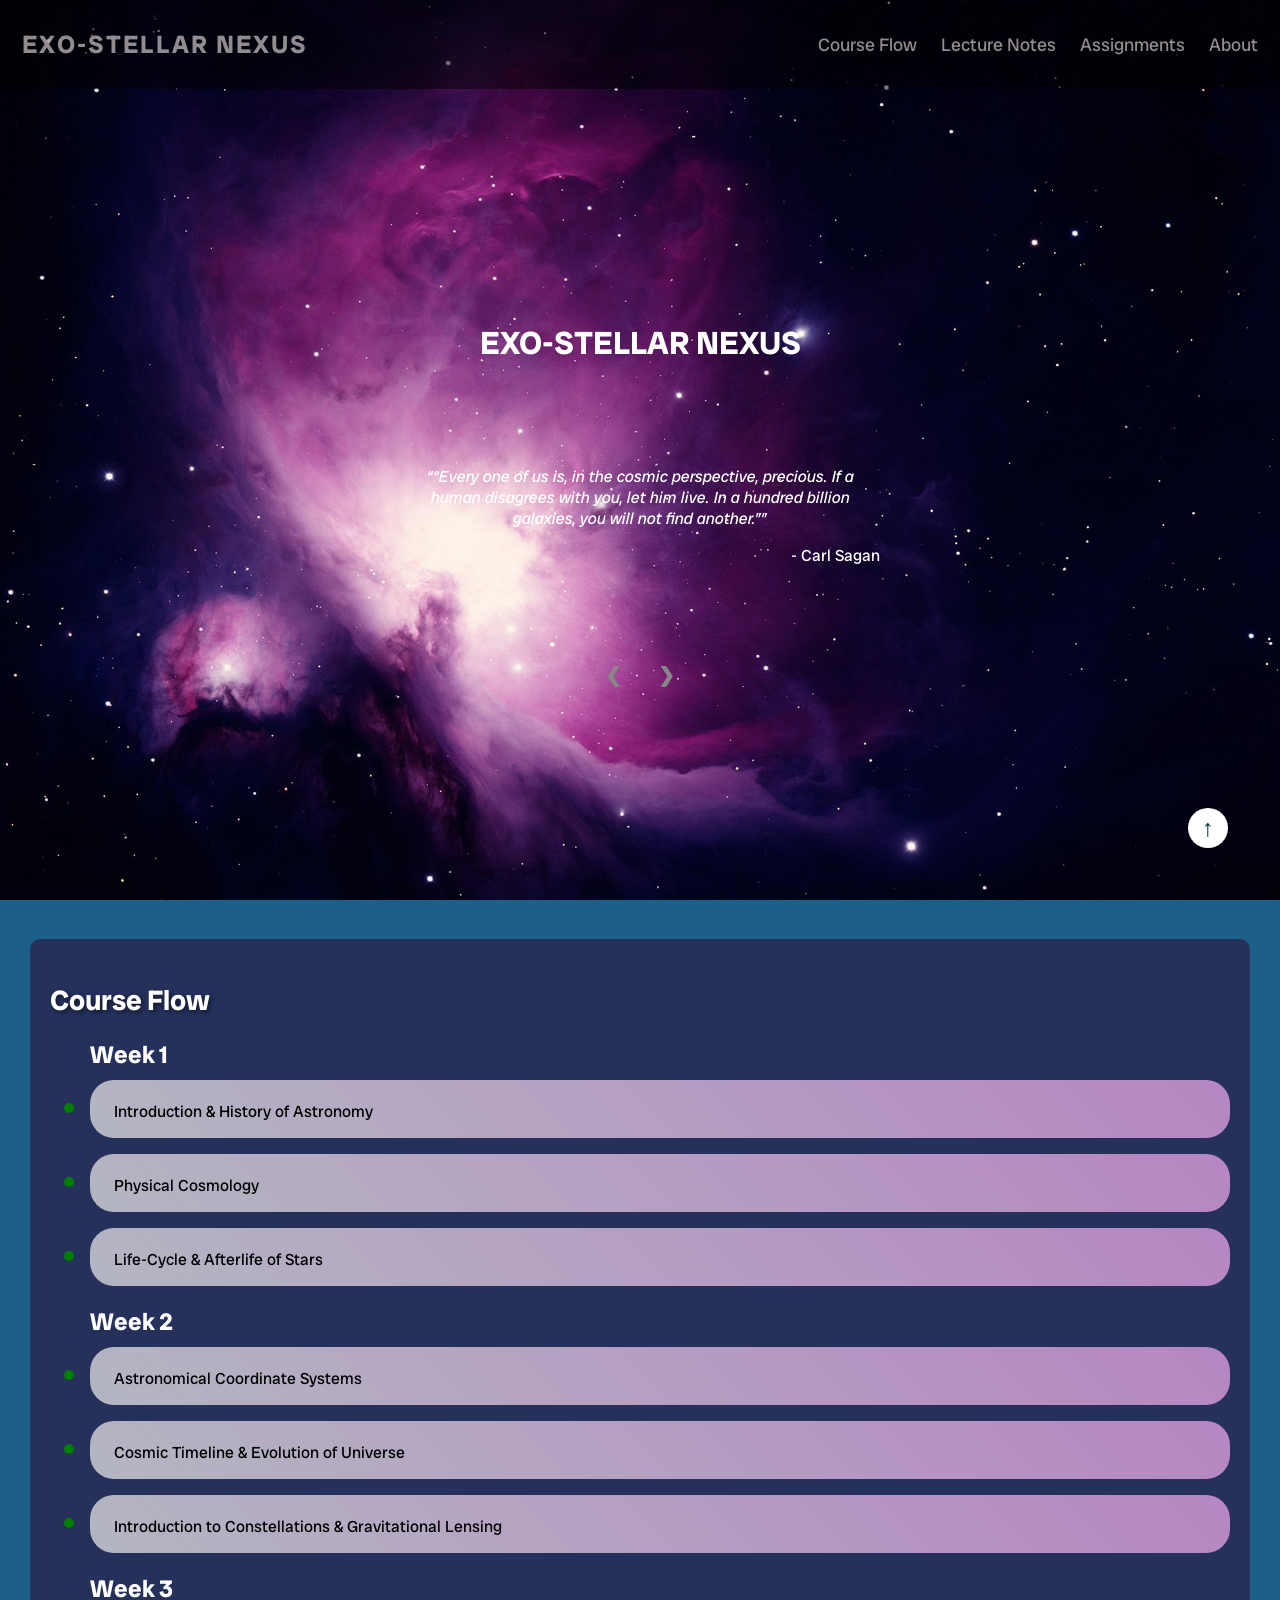
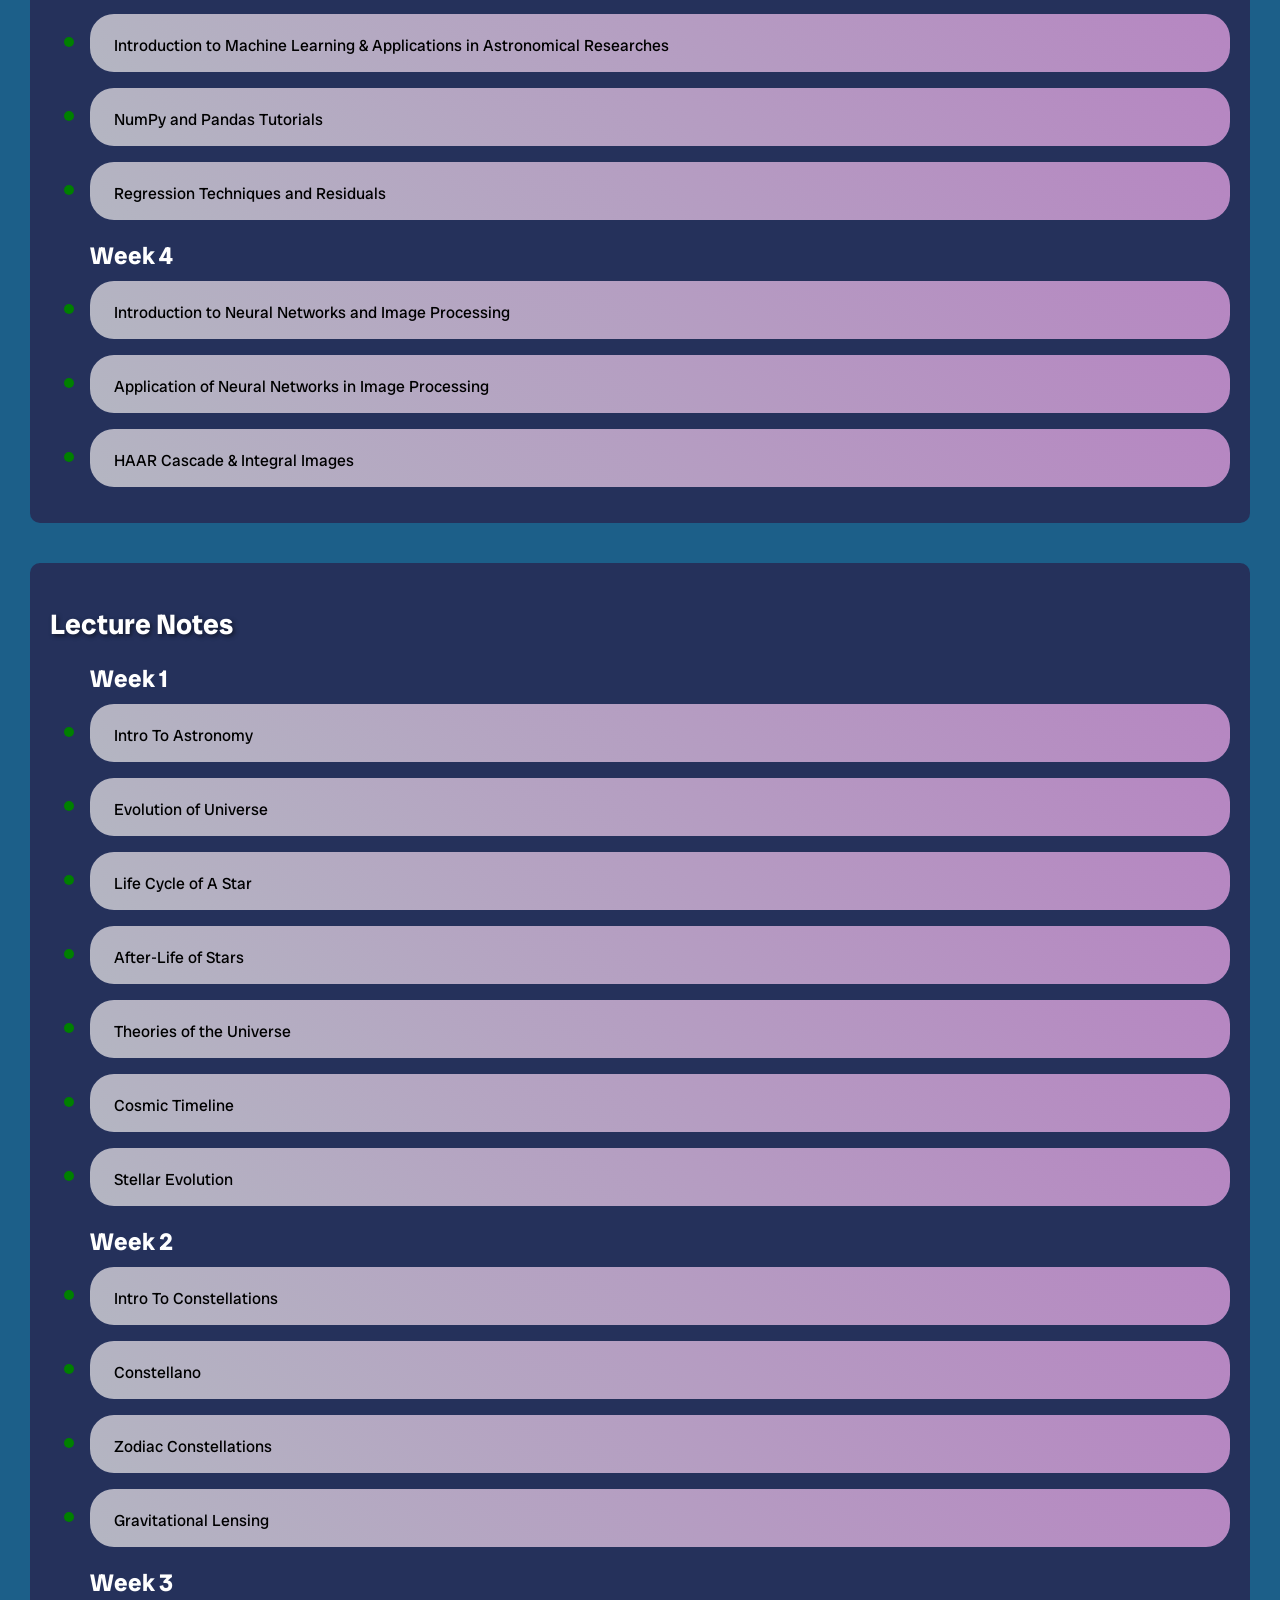
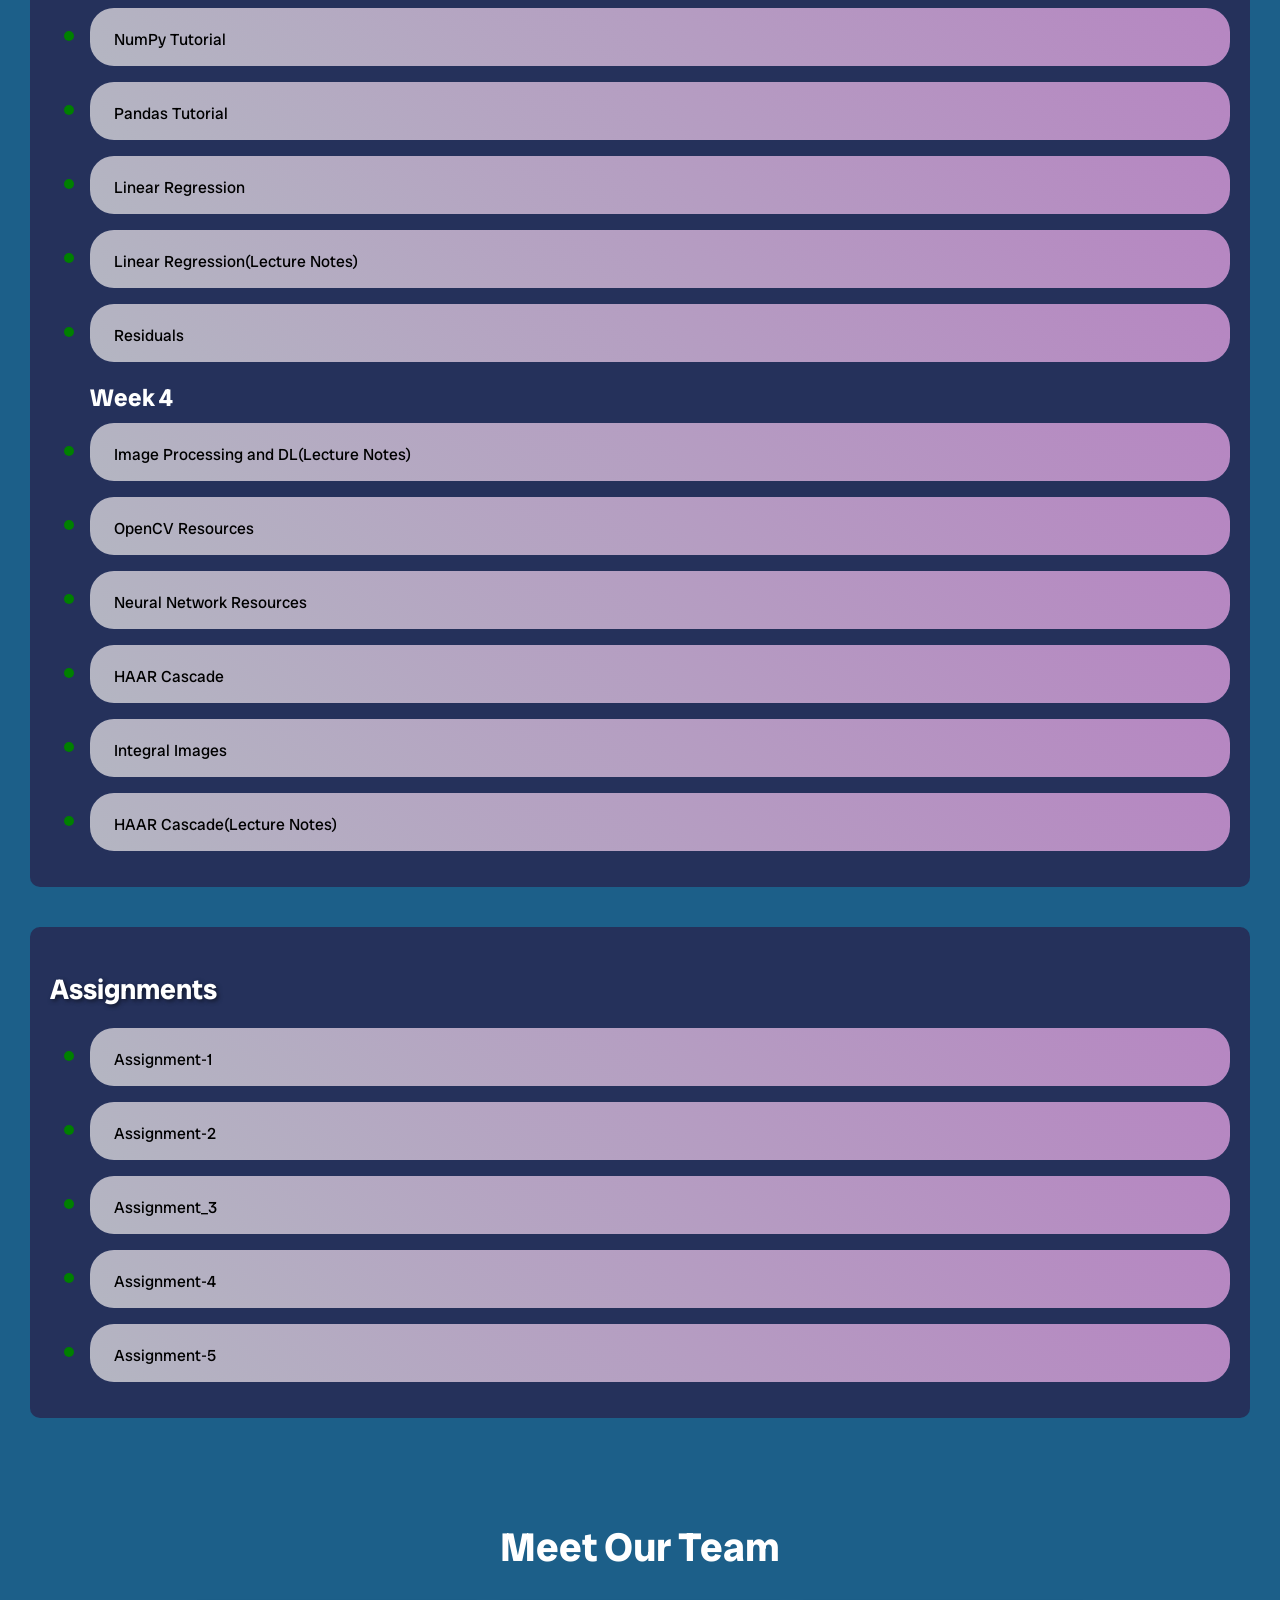
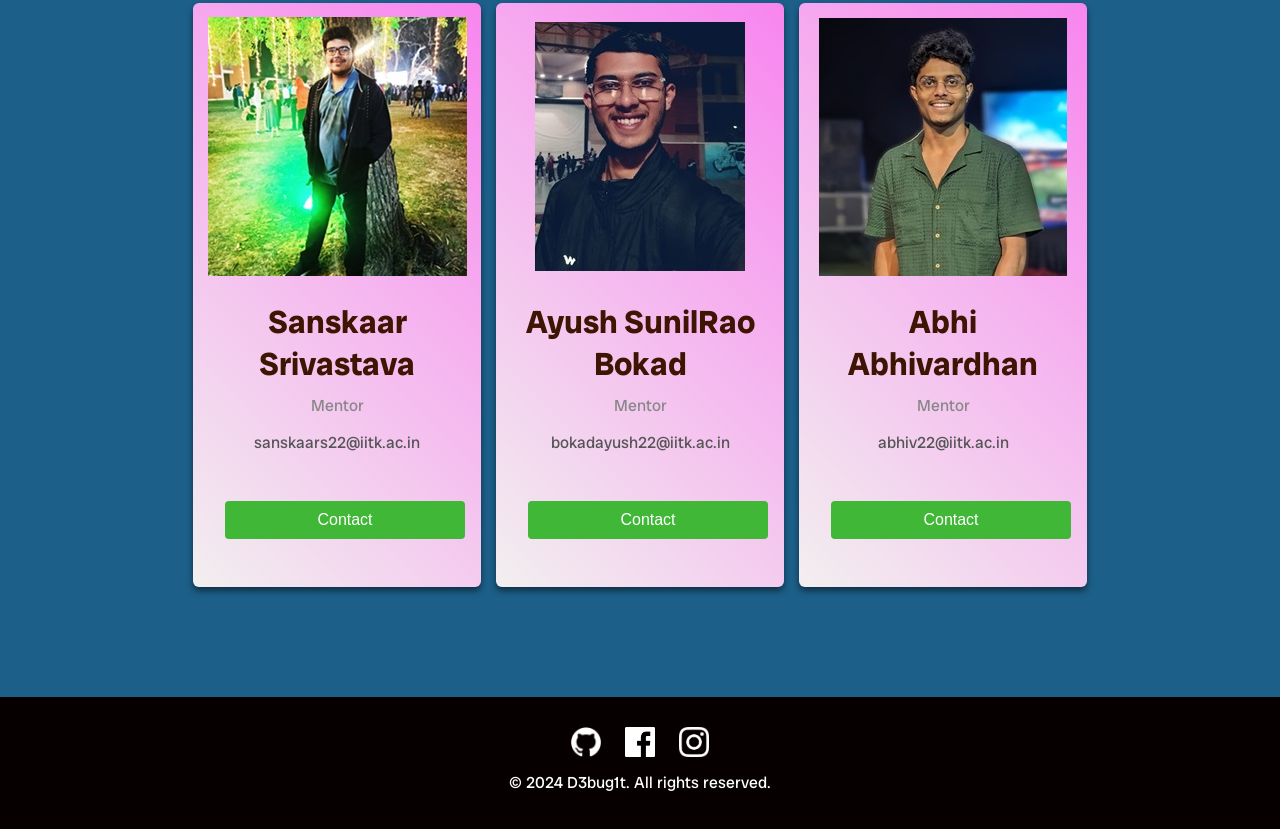
==== commit 2a1ce142: "Created Download links for the Assignments" ====
--- a/index.html
+++ b/index.html
@@ -148,9 +148,11 @@
             <h2>Assignments</h2>
             <ul>
                 <!-- <h3>Assignment-1</h3> -->
-                <li><a href="https://drive.google.com/file/d/1rgp_VlFLYybK1YlHbSyL3BEH3IbArbI_/view?usp=sharing">Assignment-1</a></li>
-                <li><a href="https://github.com/D3bug1t/ExoStellar_Nexus/blob/4f3276a7f6ce9862c78e975bb8b3ae862ce3c2af/Resources/Assignment_2%20(2).pdf">Assignment-2</a></li>
-
+                <li><a href="/Assignment 1.zip" download>Assignment-1</a></li>
+                <li><a href="/Assignment_2.pdf" download>Assignment-2</a></li>
+                <li> <a href="/Assignment_3.pdf" download>Assignment_3</a></li>
+                <li><a href="/Assignment_4.pdf" download > Assignment-4</a></li>
+                <li><a href="/Assignment_5 (1).pdf" download>Assignment-5</a></li>
             </ul>
             <!-- Add comments here -->
             <div class="comments">
@@ -176,7 +178,7 @@
                         <h2 class="card-name">Sanskaar Srivastava</h2>
                         <p class="card-role">Mentor</p>
                         <p class="card-email">sanskaars22@iitk.ac.in</p>
-                        <p><button class="button">Contact</button></p>
+                        <p><a href="https://wa.link/d1ofcg"><button class="button">Contact</button></a></p>
                     </div>
                 </div>
      
@@ -191,7 +193,7 @@
                         <h2 class="card-name">Ayush SunilRao Bokad</h2>
                         <p class="card-role">Mentor</p>
                         <p class="card-email">bokadayush22@iitk.ac.in</p>
-                        <p><button class="button">Contact</button></p>
+                        <p><a href="https://wa.link/ubind7"><button class="button">Contact</button></a></p>
                     </div>
                 </div>
                
@@ -206,7 +208,7 @@
                         <h2 class="card-name">Abhi<br> Abhivardhan</h2>
                         <p class="card-role">Mentor</p>
                         <p class="card-email">abhiv22@iitk.ac.in</p>
-                        <p><button class="button">Contact</button></p>
+                        <p><a href="https://wa.link/o02xam"><button class="button" >Contact</button></a></p>
                     </div>
                 </div>
             </div>
@@ -214,7 +216,7 @@
     </main>
     <footer>
         <div class="social-links">
-            <a href="https://github.com/D3bug1t/Exo_Site"><img src="images/github-logo.png" alt="GitHub"></a>
+            <a href="https://github.com/D3bug1t/ExoStellar_Nexus"><img src="images/github-logo.png" alt="GitHub"></a>
             <a href="https://www.facebook.com/AstroClubIITK/"><img src="images/facebook-logo.png" alt="Facebook"></a>
             <a href="https://www.instagram.com/astroclub.iitk/"><img src="images/instagram-logo.png" alt="Instagram"></a>
         </div>
--- a/styles.css
+++ b/styles.css
@@ -15,6 +15,7 @@
         opacity: 1;
     }
 }
+
 /* Hero-image */
 /* The hero image */
 .hero-image {
@@ -153,7 +154,6 @@
     transform: translateY(-5px);
     box-shadow: 0 8px 12px rgba(247, 241, 241, 0.5);
     background:linear-gradient(45deg, rgba(242, 239, 239,1), rgba(245, 171, 239,1));;
-
 }
 
 li + li {
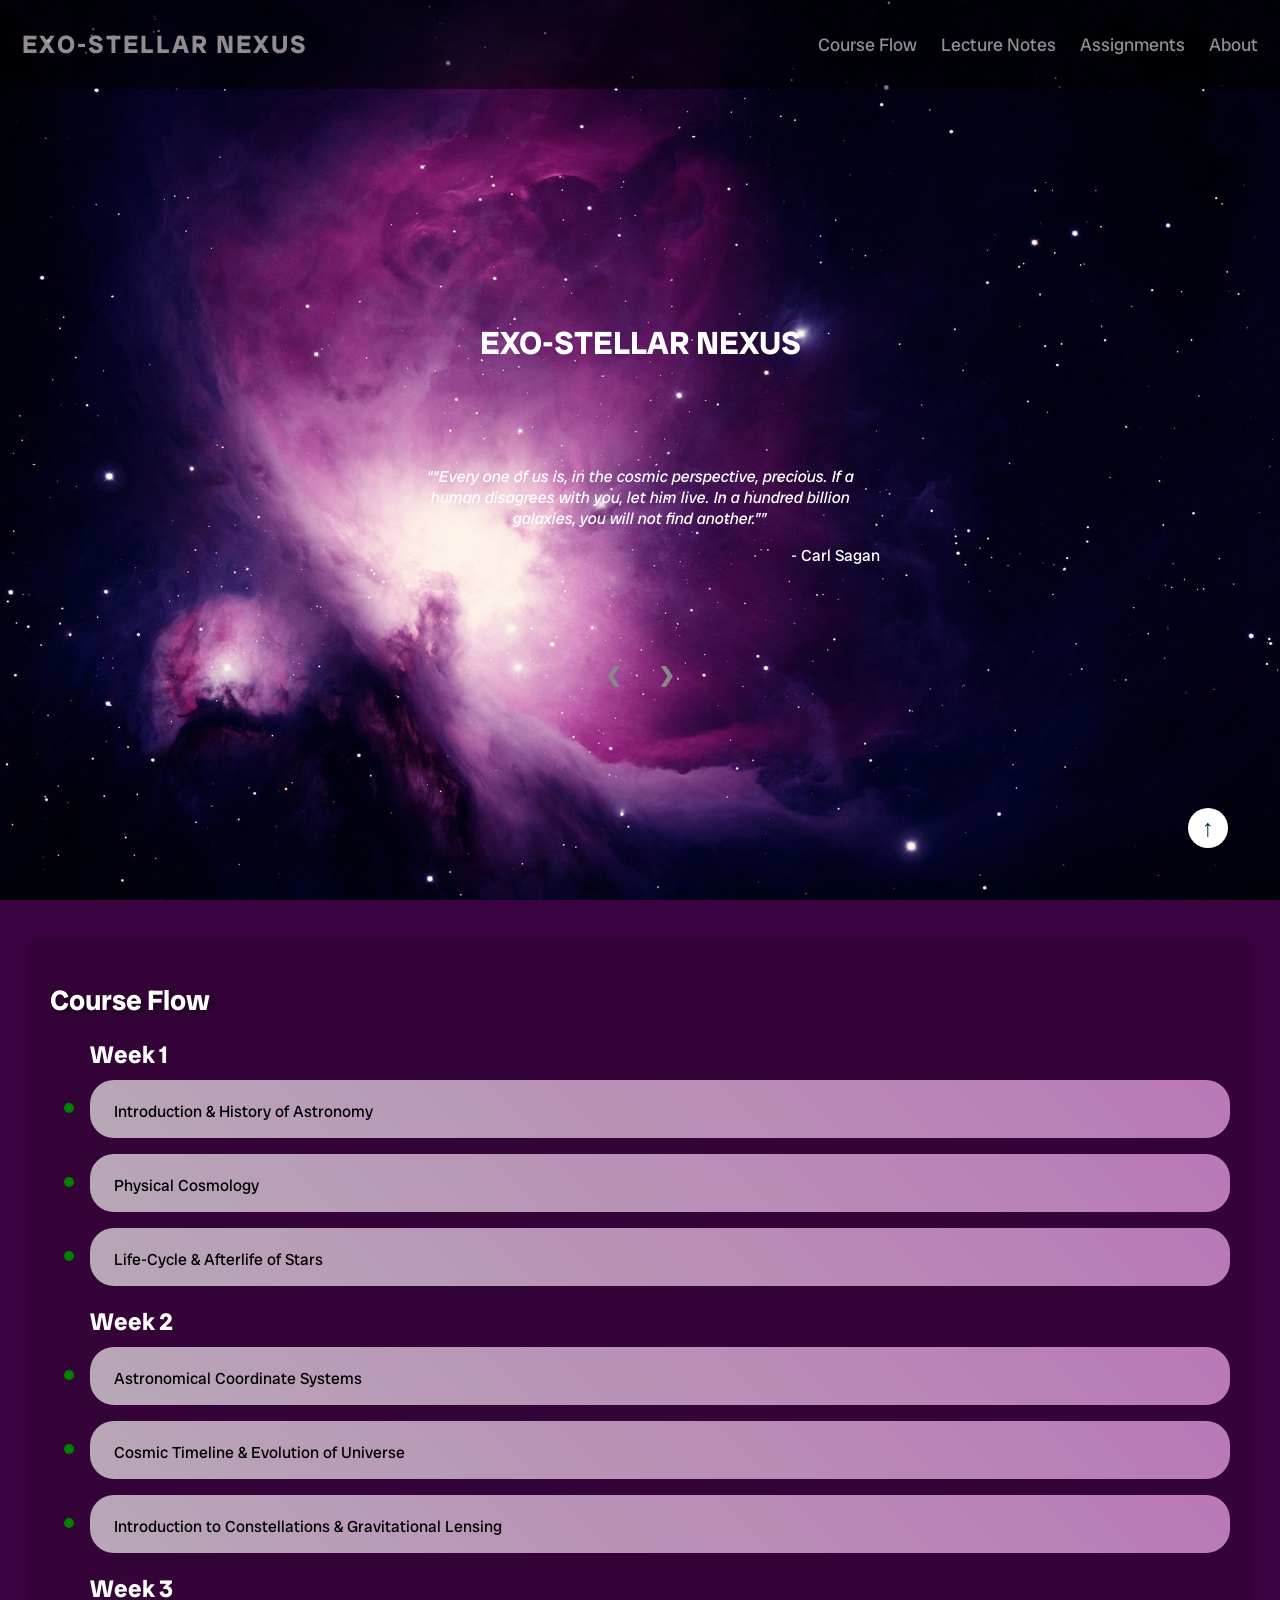
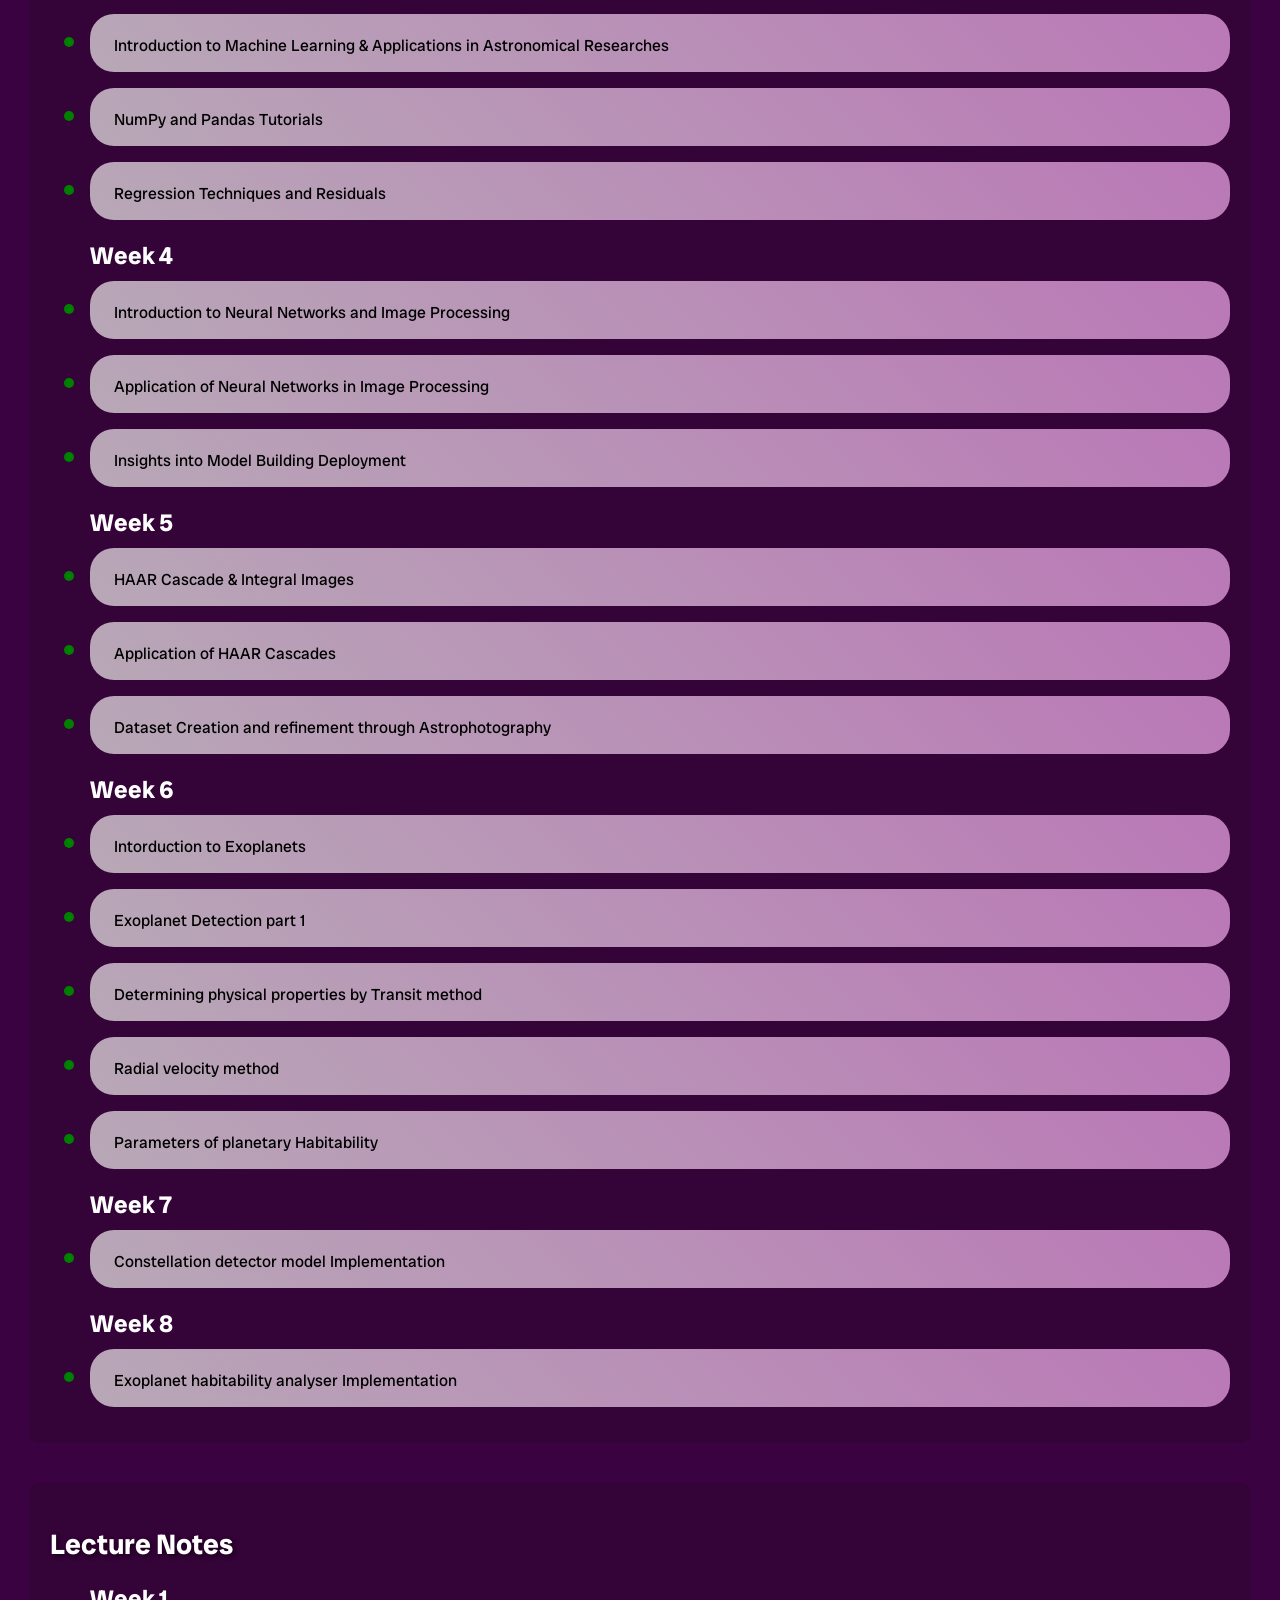
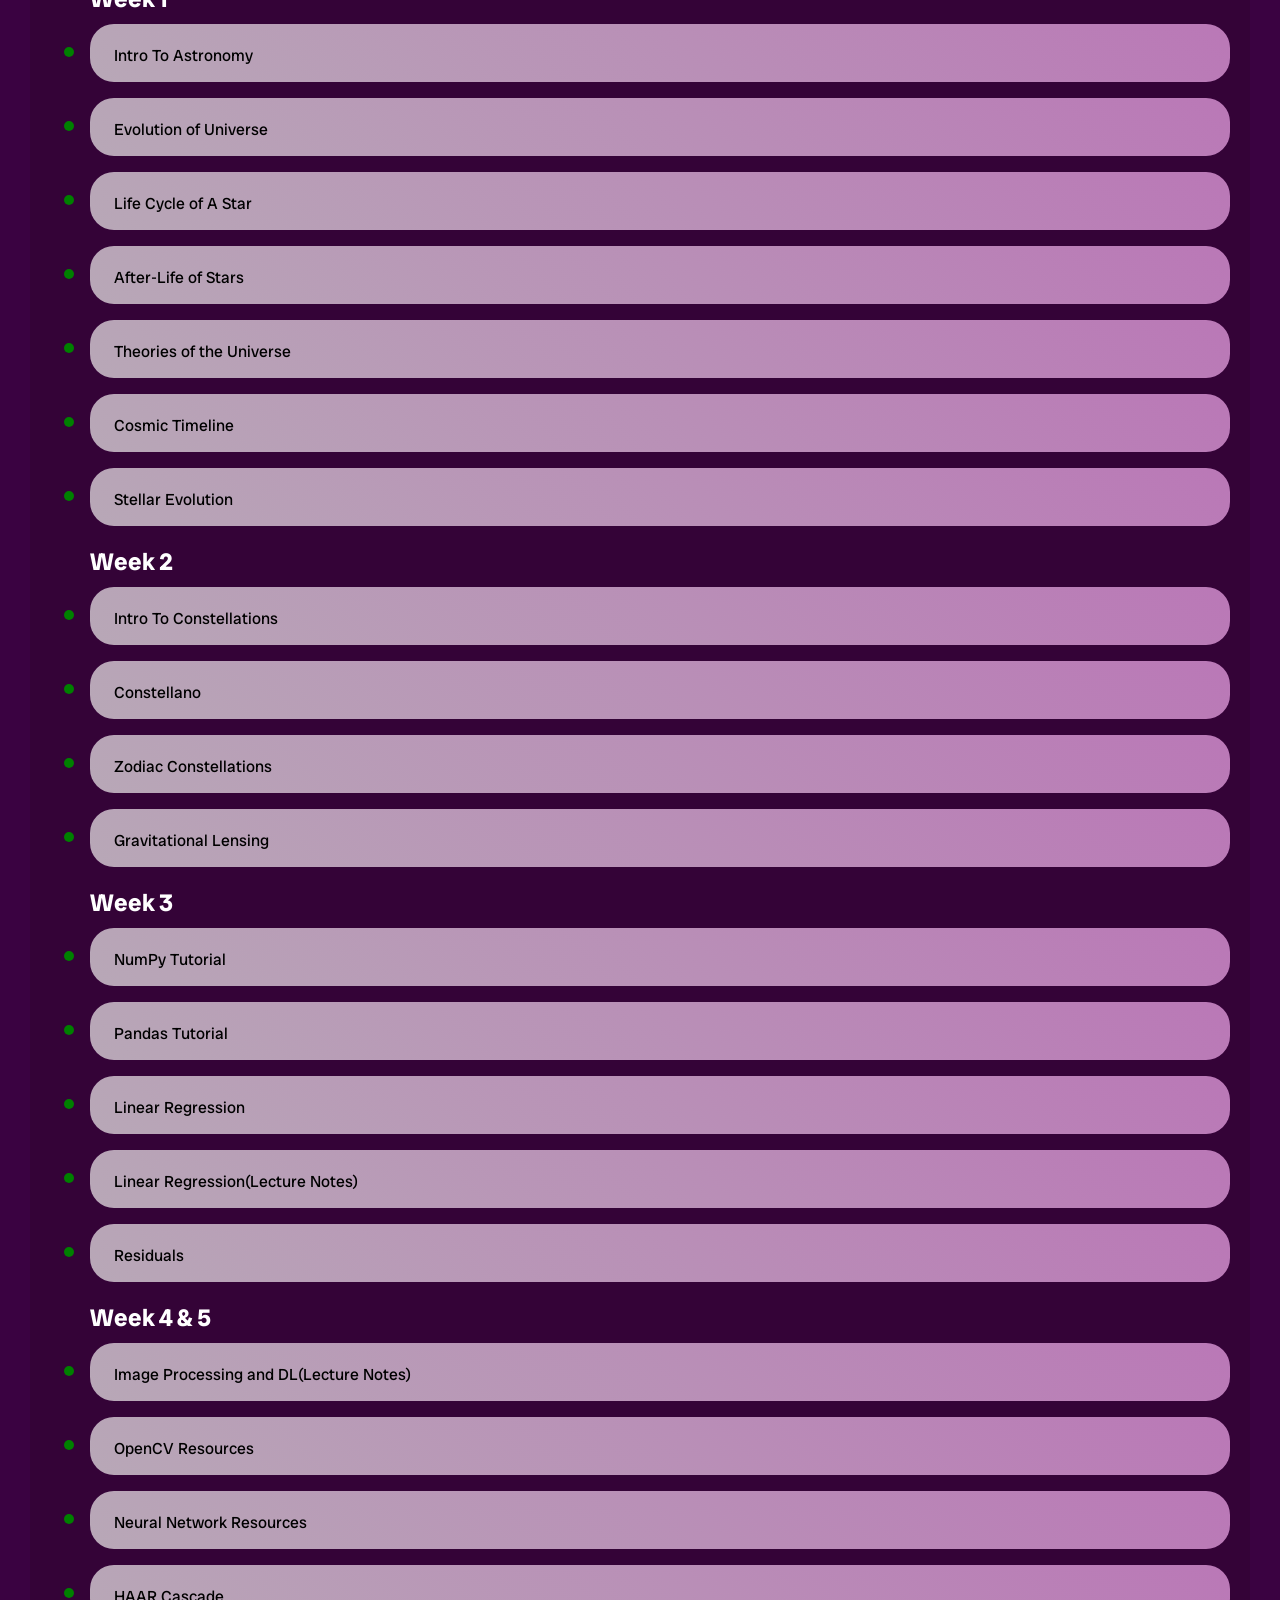
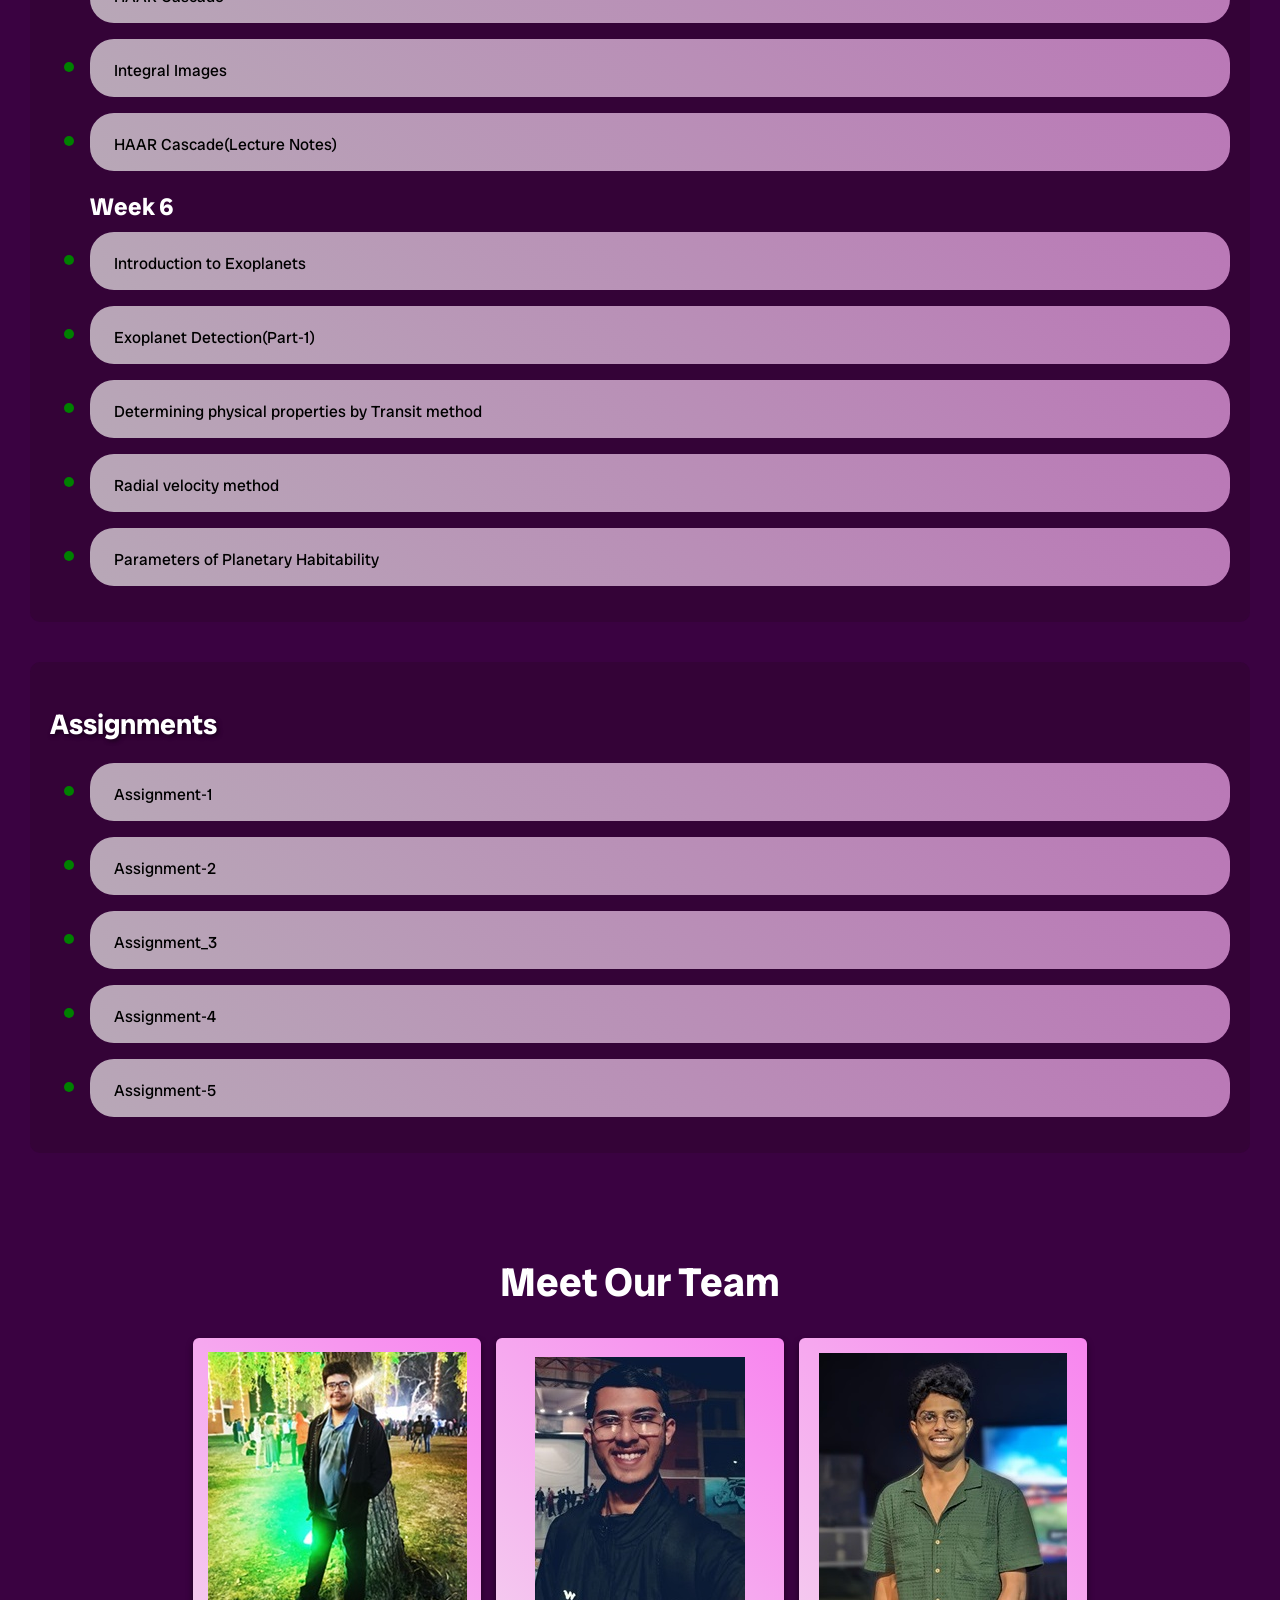
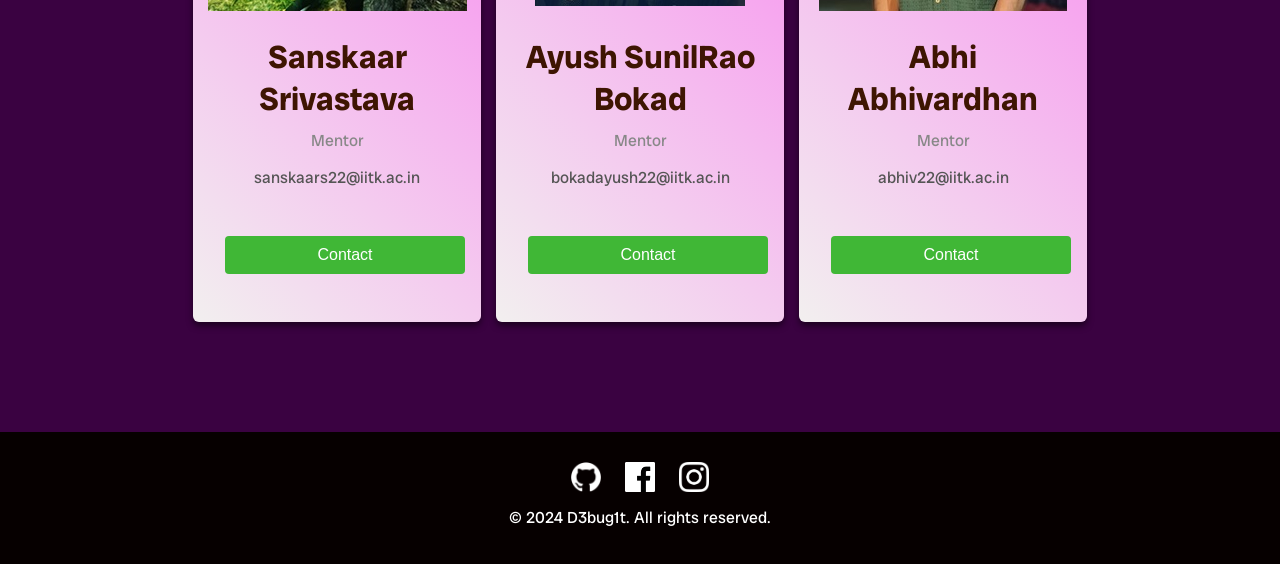
==== commit 9920f6fc: "Fixed Minor Bugs, Updated Week 8 Timeline" ====
--- a/index.html
+++ b/index.html
@@ -88,7 +88,21 @@
                 <h3>Week 4</h3>
                 <li>Introduction to Neural Networks and Image Processing </li>
                 <li>Application of Neural Networks in Image Processing</li>
+                <li>Insights into Model Building Deployment</li>
+                <h3>Week 5</h3>
                 <li>HAAR Cascade & Integral Images</li>
+                <li>Application of HAAR Cascades</li>
+                <li>Dataset Creation and refinement through Astrophotography</li>
+                <h3>Week 6</h3>
+                <li>Intorduction to Exoplanets</li>
+                <li>Exoplanet Detection part 1 </li>
+                <li>Determining physical properties by Transit method </li>
+                <li>Radial velocity method </li>
+                <li>Parameters of planetary Habitability </li>
+                <h3>Week 7</h3>
+                <li>Constellation detector model Implementation </li>
+                <h3>Week 8</h3>
+                <li>Exoplanet habitability analyser Implementation</li>
             </ul>
         </section>
         <!-- <section id="project-description" class="slide">
@@ -129,15 +143,21 @@
 
             </ul>
             <ul>
-                <h3>Week 4</h3>
+                <h3>Week 4 & 5</h3>
                 <li><a href="https://github.com/D3bug1t/ExoStellar_Nexus/blob/5ea609a8d246c40b4fd0be5d7628aa185c017909/Resources/Image%20processing_240602_173752.pdf">Image Processing and DL(Lecture Notes)</a></li>
                 <li><a href="https://youtube.com/playlist?list=PLKnIA16_RmvYXDBJ5WRDuQRSzFJs93pYR&feature=shared">OpenCV Resources</a></li>
                 <li><a href="https://youtube.com/playlist?list=PLZHQObOWTQDNU6R1_67000Dx_ZCJB-3pi&feature=shared">Neural Network Resources</a></li>
                 <li><a href="https://www.youtube.com/watch?v=ZSqg-fZJ9tQ&pp=ygUvaGFhciBjYXNjYWRlIGZpcnN0IHByaW5jaXBsZSBvZiBjb21wdXRlciB2aXNpb24%3D">HAAR Cascade</a></li>
                 <li><a href="https://www.youtube.com/watch?v=5ceT8O3k6os&pp=ygUxSW50ZWdyYWwgaW1hZ2UgZmlyc3QgcHJpbmNpcGxlIG9mIGNvbXB1dGVyIHZpc2lvbg%3D%3D">Integral Images</a></li>
                 <li><a href="https://github.com/D3bug1t/ExoStellar_Nexus/blob/9f4b66f99fd5d8f56b0e52b27ec09b1760f7608a/Resources/Haar%20Cascade_240608_161343.pdf">HAAR Cascade(Lecture Notes)</a></li>
-
-
+            </ul>
+            <ul>
+                <h3>Week 6</h3>
+                <li><a href="https://docs.google.com/presentation/d/1W1UrqyIzeMj59N-snlWY6mFN0x77JEwg/edit?usp=sharing&ouid=118201485570514880014&rtpof=true&sd=true">Introduction to Exoplanets</a></li>
+                <li><a href="https://docs.google.com/presentation/d/1J2ZyLfBX_v5IHoDcfq03PNtGygGXlD1e/edit?usp=sharing&ouid=118201485570514880014&rtpof=true&sd=true">Exoplanet Detection(Part-1)</a></li>
+                <li><a href="https://drive.google.com/file/d/1kaLOT5Z2ib949G2Ij8_X2XIzK_hpMvJ6/view?usp=sharing">Determining physical properties by Transit method</a> </li>
+                <li><a href="https://drive.google.com/file/d/11MSvbcUhBS-Eglk7dXIm5VbygIq3G6R2/view?usp=sharing">Radial velocity method </a></li>
+                <li><a href="https://docs.google.com/presentation/d/1YZXNCNgfxKq1mbbYvStIewLOtv4wqGpaz3Zbvn6WjpA/edit?usp=drivesdkParameters of planetary Habitability">Parameters of Planetary Habitability </a> </li>
             </ul>
             <!-- Add comments here -->
             <div class="comments">
@@ -148,11 +168,11 @@
             <h2>Assignments</h2>
             <ul>
                 <!-- <h3>Assignment-1</h3> -->
-                <li><a href="/Assignment 1.zip" download>Assignment-1</a></li>
-                <li><a href="/Assignment_2.pdf" download>Assignment-2</a></li>
-                <li> <a href="/Assignment_3.pdf" download>Assignment_3</a></li>
-                <li><a href="/Assignment_4.pdf" download > Assignment-4</a></li>
-                <li><a href="/Assignment_5 (1).pdf" download>Assignment-5</a></li>
+                <li><a href="Assignment%201.zip" download>Assignment-1</a></li>
+                <li><a href="Assignment_2.pdf" download>Assignment-2</a></li>
+                <li> <a href="Assignment_3.pdf" download>Assignment_3</a></li>
+                <li><a href="Assignment_4.pdf" download > Assignment-4</a></li>
+                <li><a href="Assignment_5 (1).pdf" download>Assignment-5</a></li>
             </ul>
             <!-- Add comments here -->
             <div class="comments">
--- a/styles.css
+++ b/styles.css
@@ -173,7 +173,7 @@
 body {
     font-family: 'Radio Canada Big', Poetsen One;/*Updated font family  */
     background-image: url('images/orion-nebula-11107.jpg');
-    background-color: rgb(28, 95, 137);
+    background-color: rgb(58, 2, 65);
     background-size:cover ;
     background-position: center;
     background-attachment: fixed;
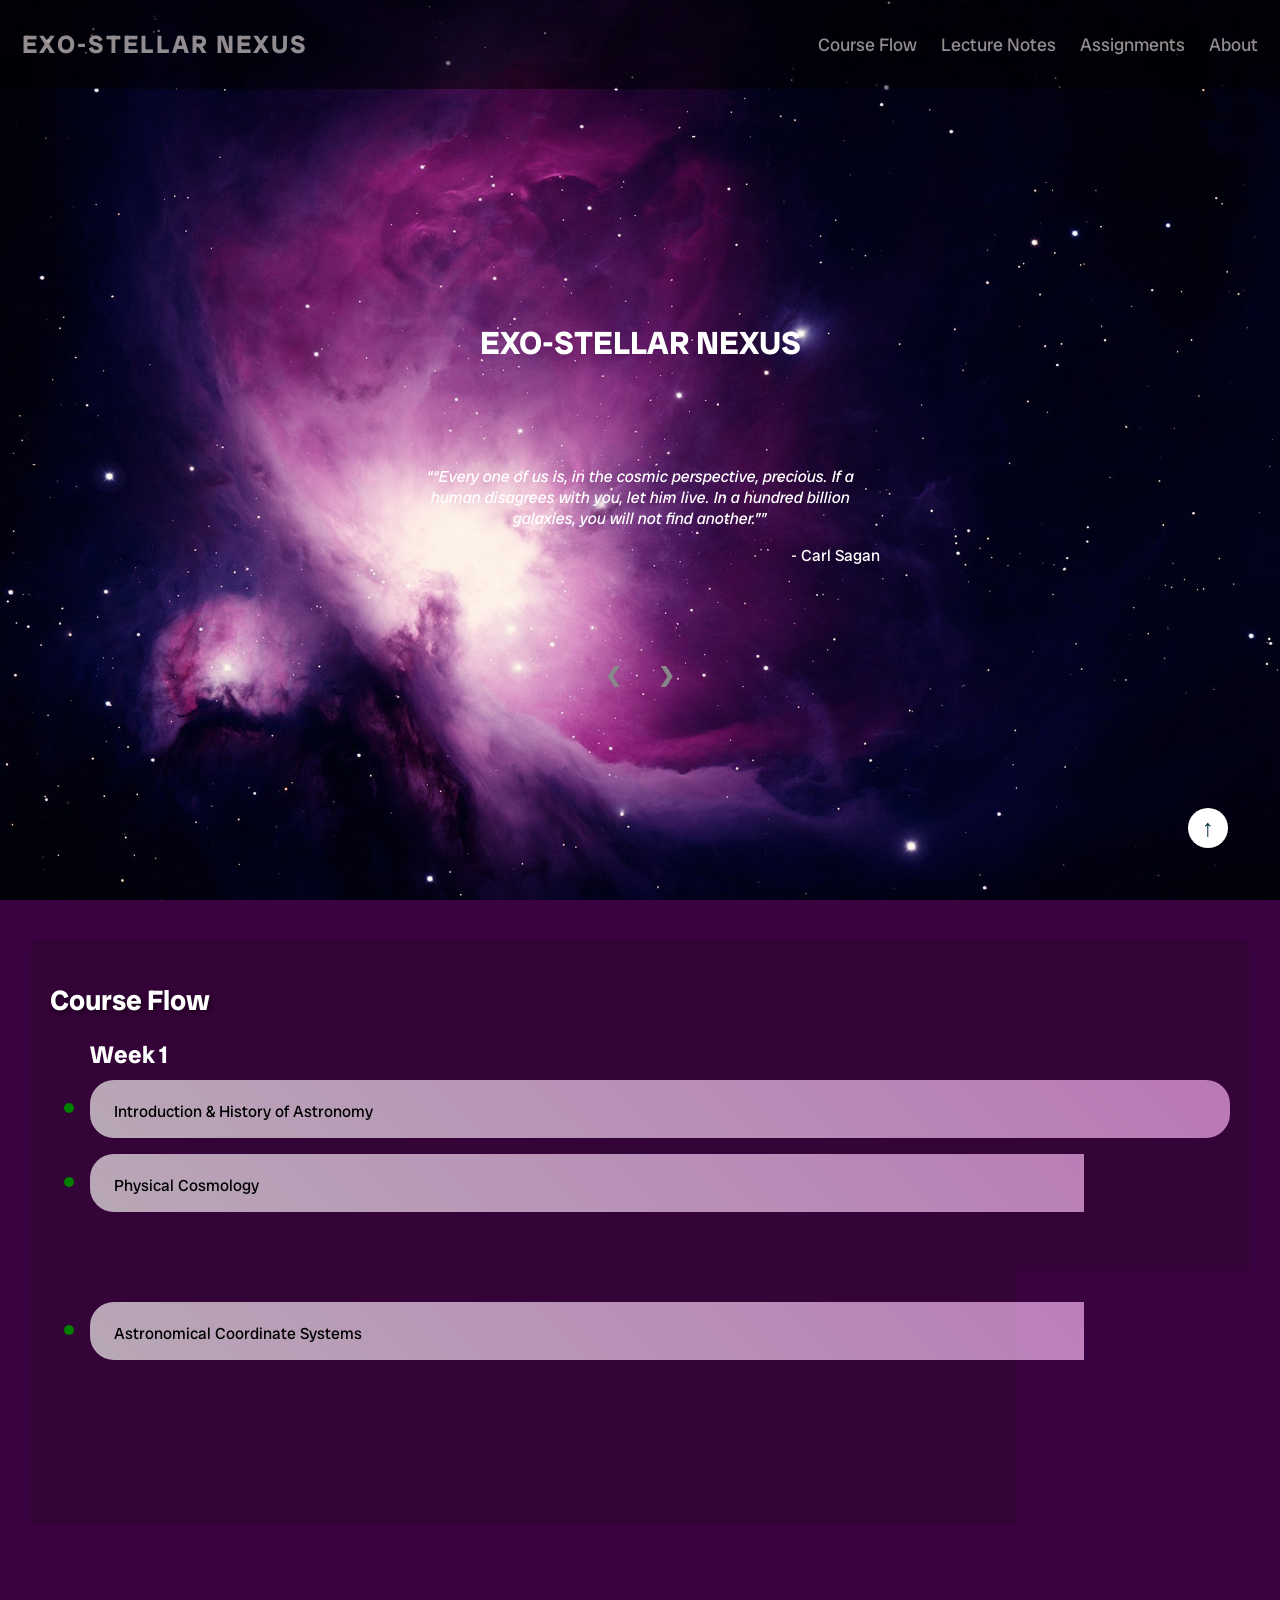
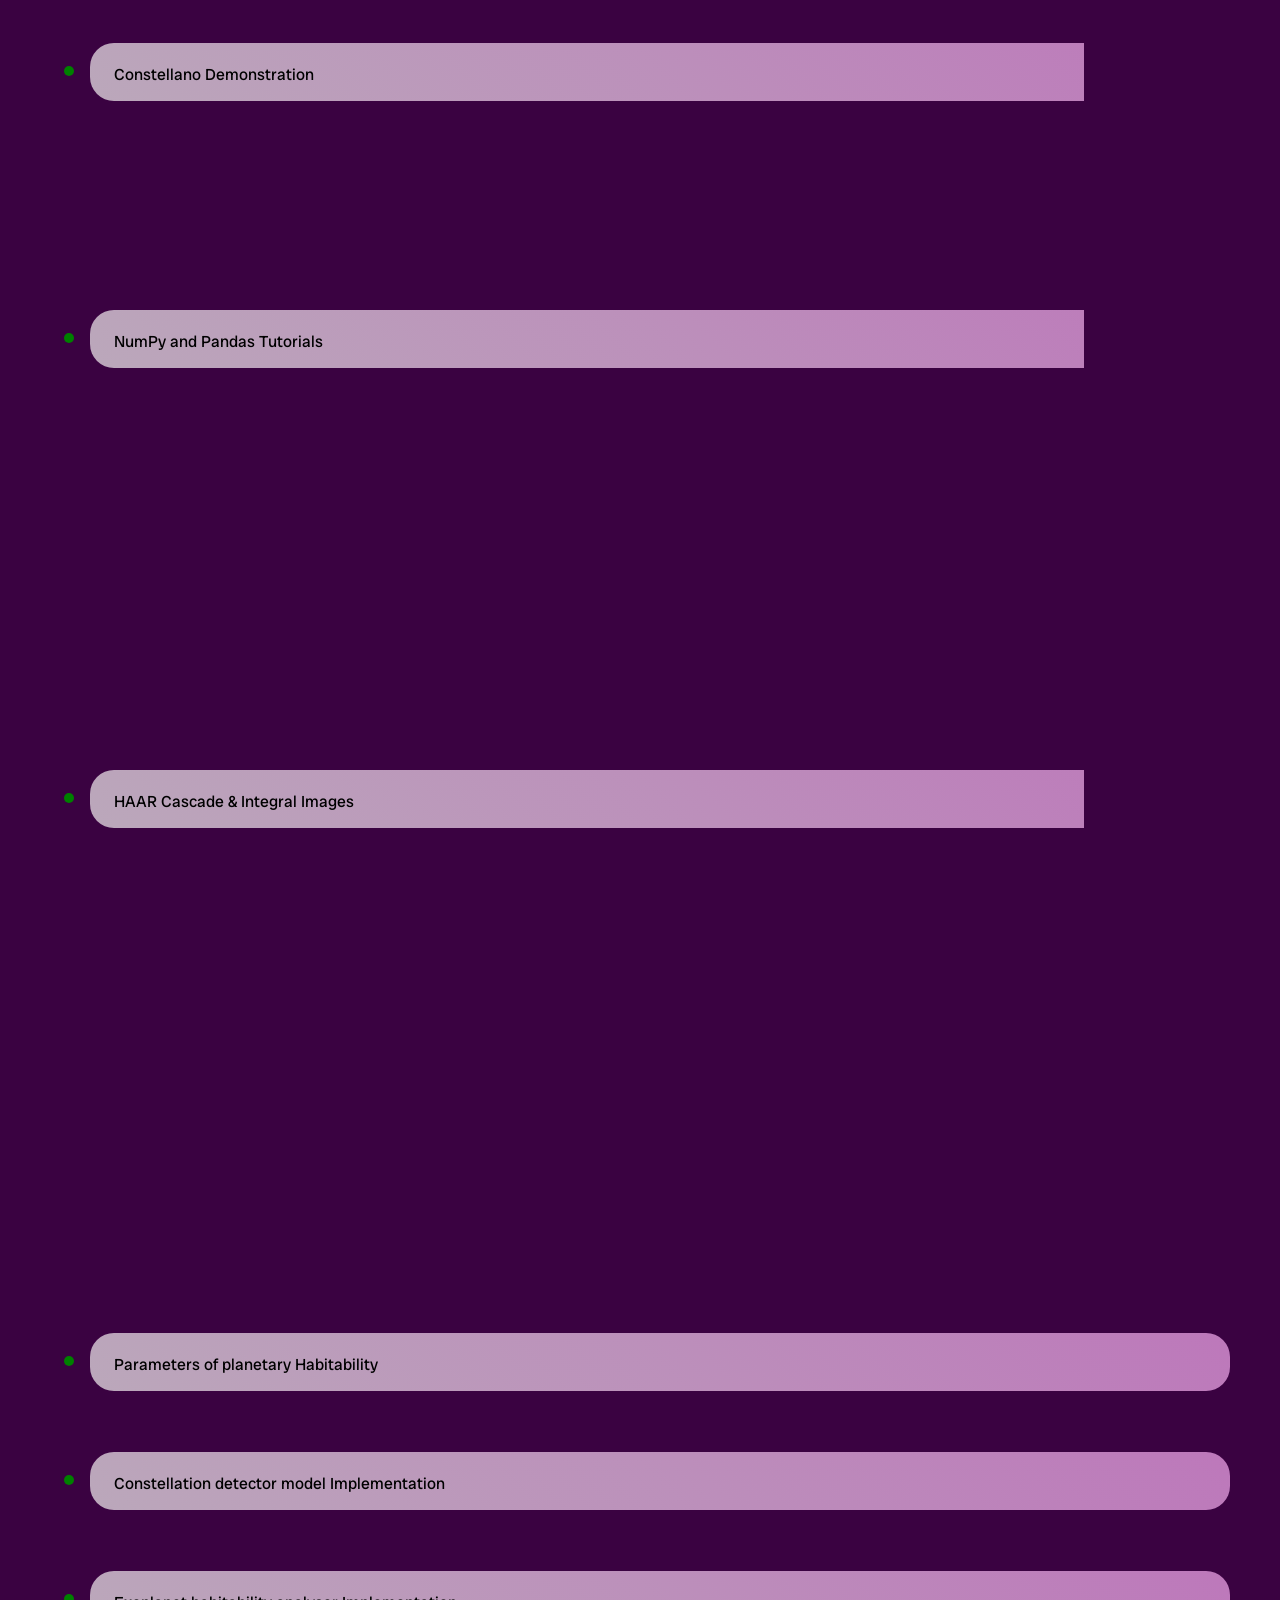
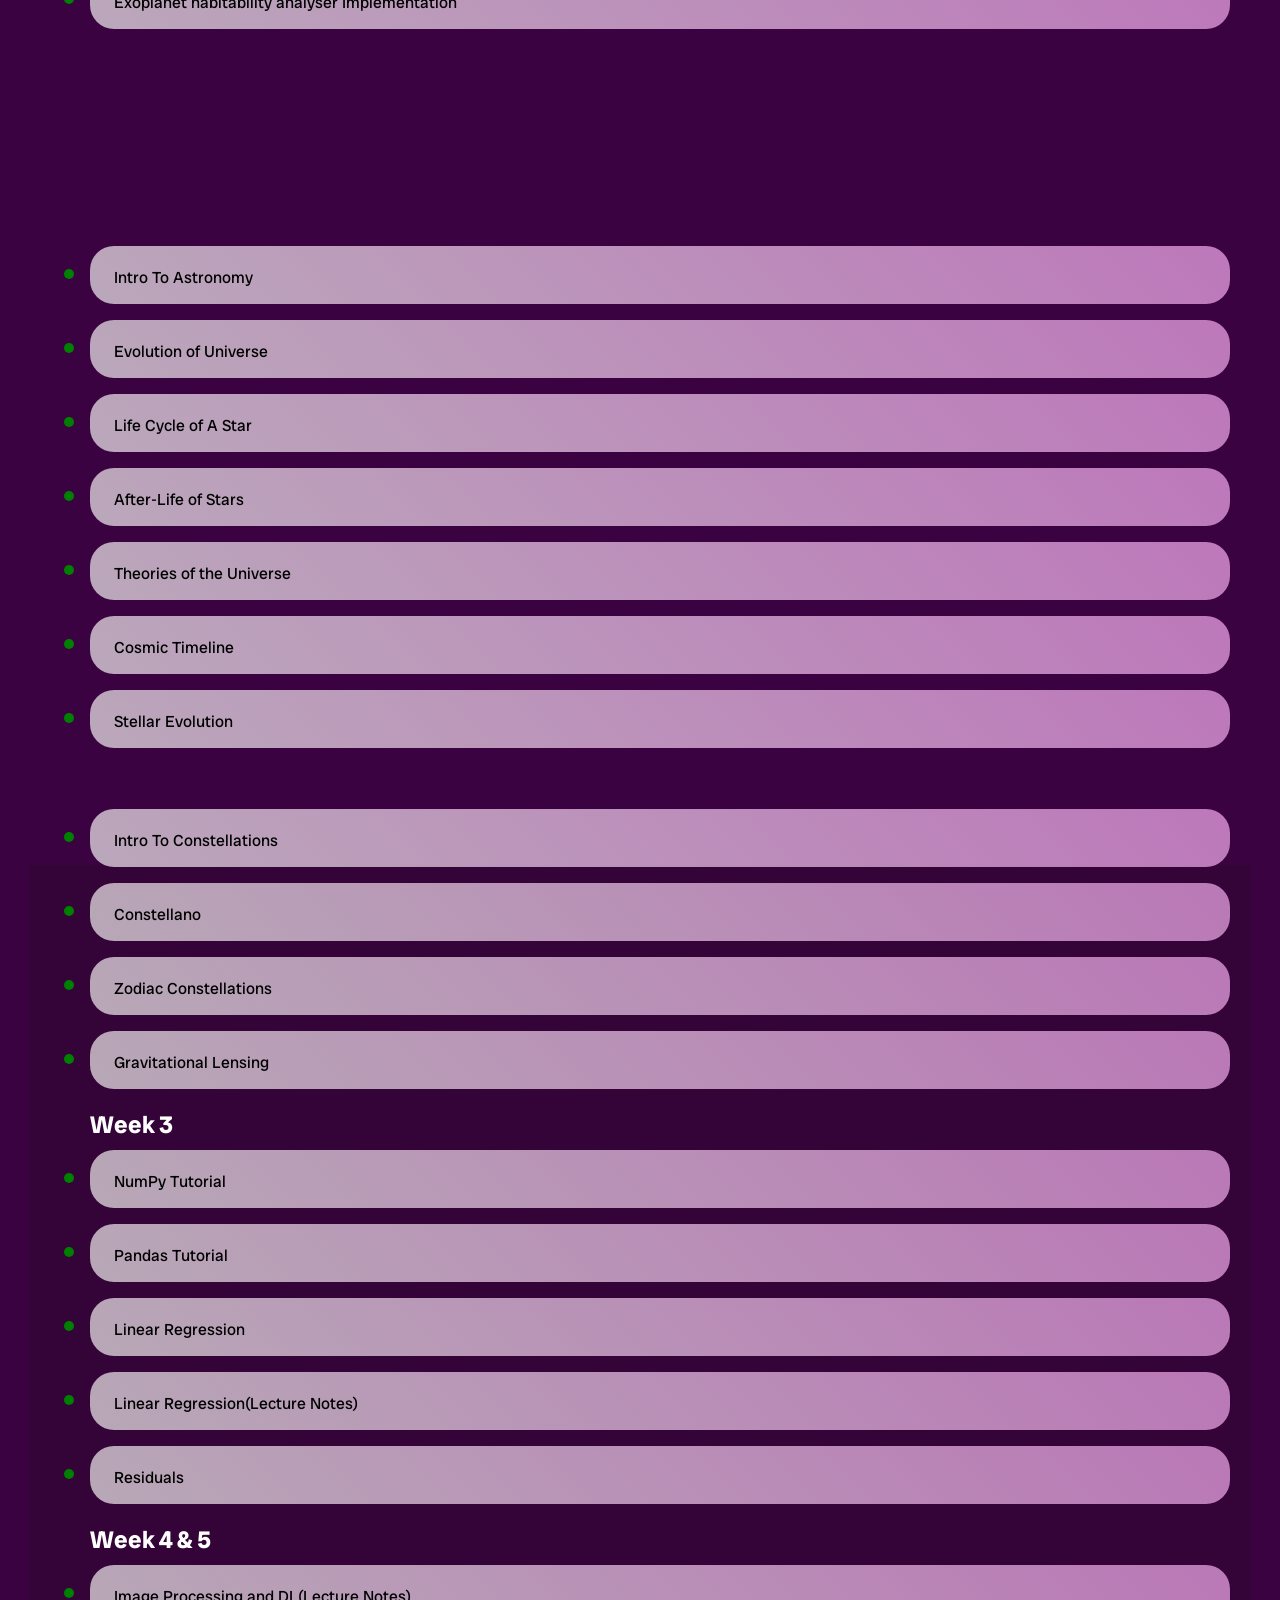
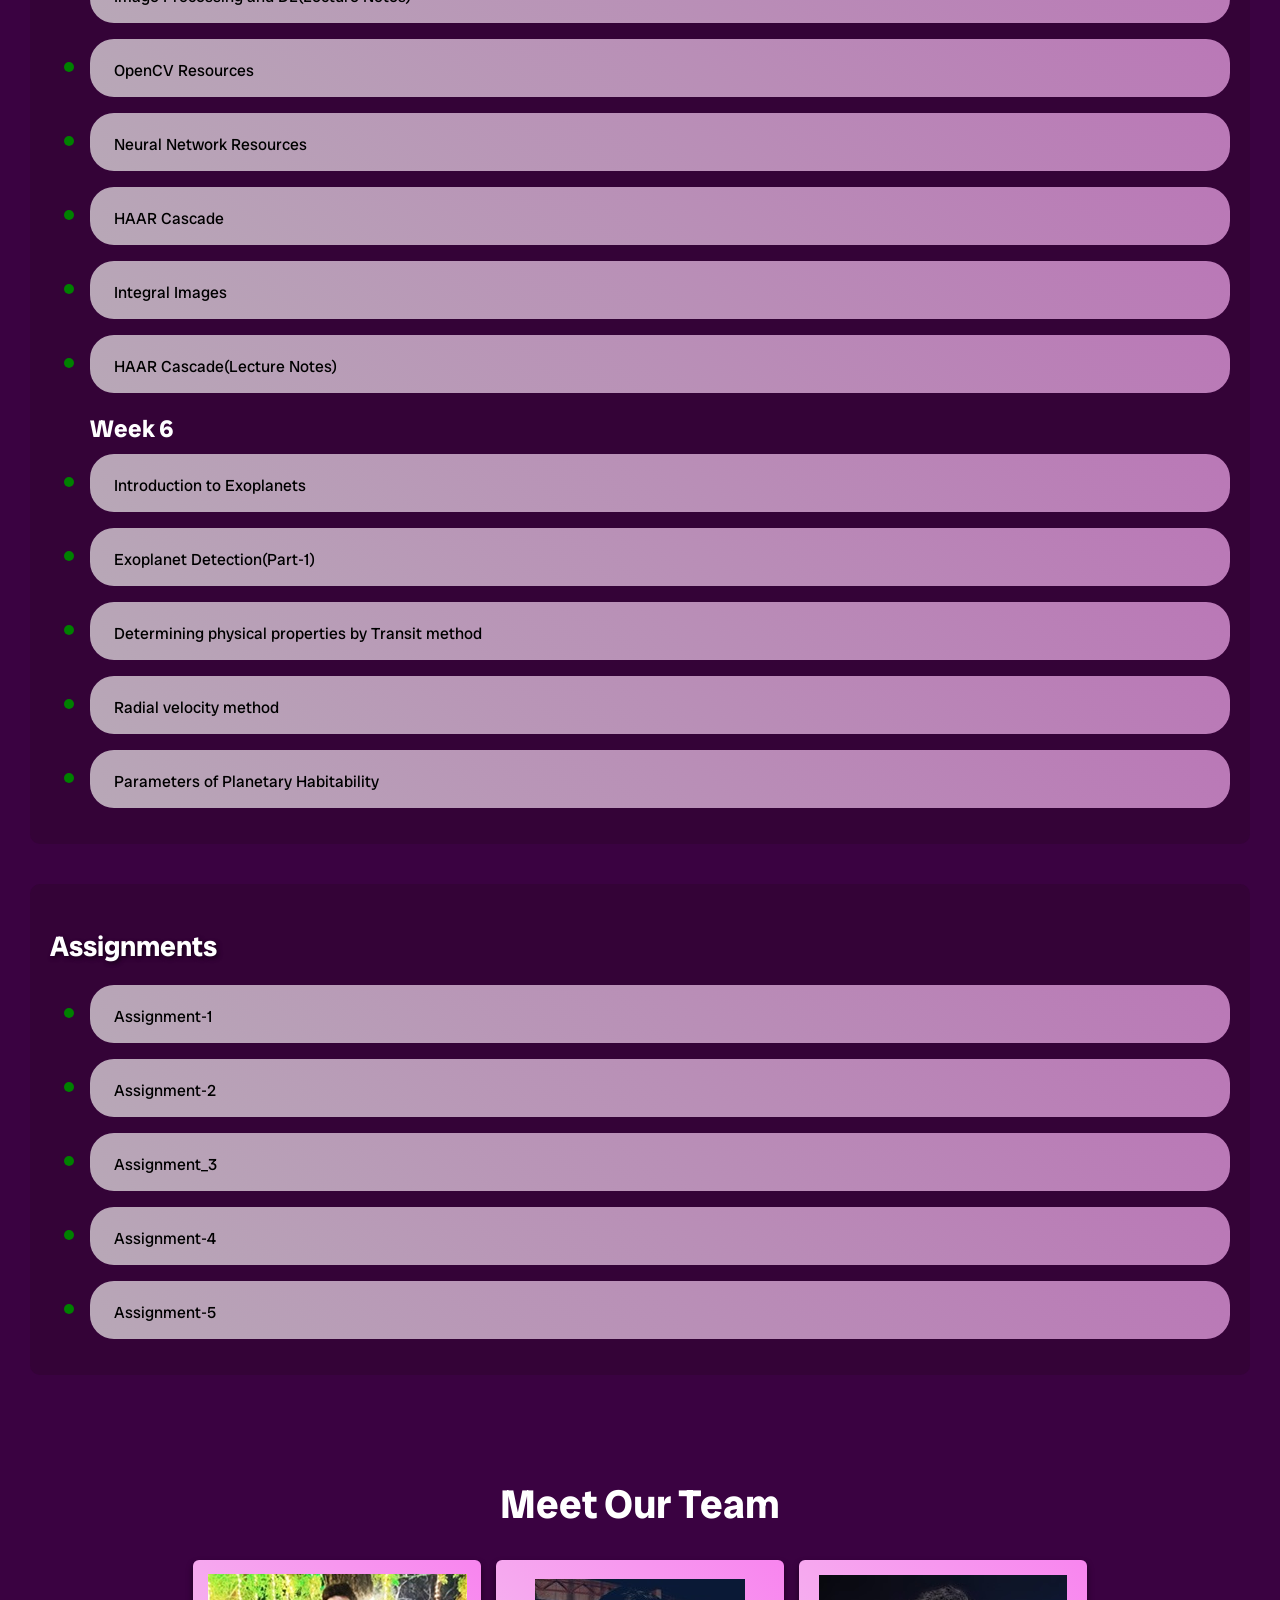
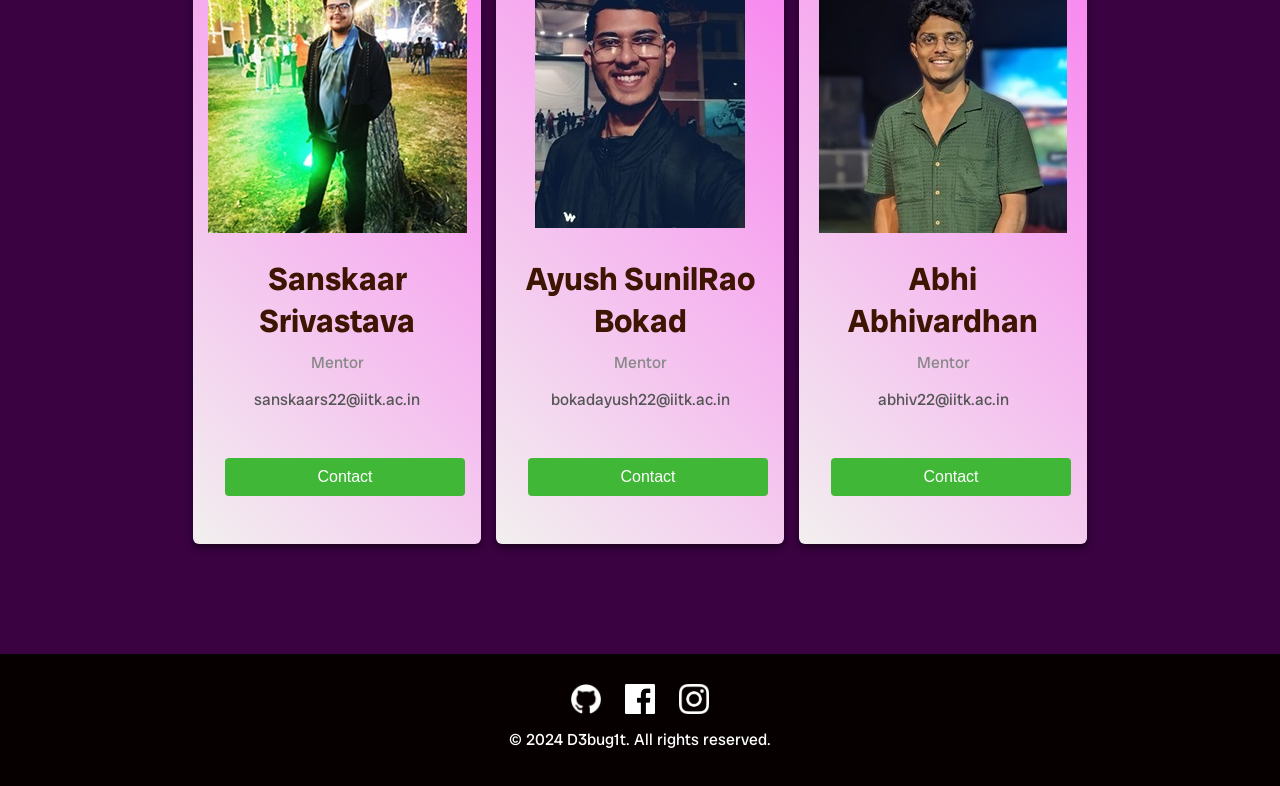
==== commit c8dae984: "Altered Courseflow" ====
--- a/index.html
+++ b/index.html
@@ -77,10 +77,13 @@
                 <li>Introduction & History of Astronomy</li>
                 <li>Physical Cosmology</li>
                 <li>Life-Cycle & Afterlife of Stars</li>
-                <h3>Week 2</h3>
                 <li>Astronomical Coordinate Systems</li>
                 <li>Cosmic Timeline & Evolution of Universe</li>
+                <li>Stellar Evolution</li>
+                <h3>Week 2</h3>
                 <li>Introduction to Constellations & Gravitational Lensing</li>
+                <li>Constellano Demonstration</li>
+                <li>Significance of Zodiac Constellations</li>
                 <h3>Week 3</h3>
                 <li>Introduction to Machine Learning & Applications in Astronomical Researches</li>
                 <li>NumPy and Pandas Tutorials</li>
